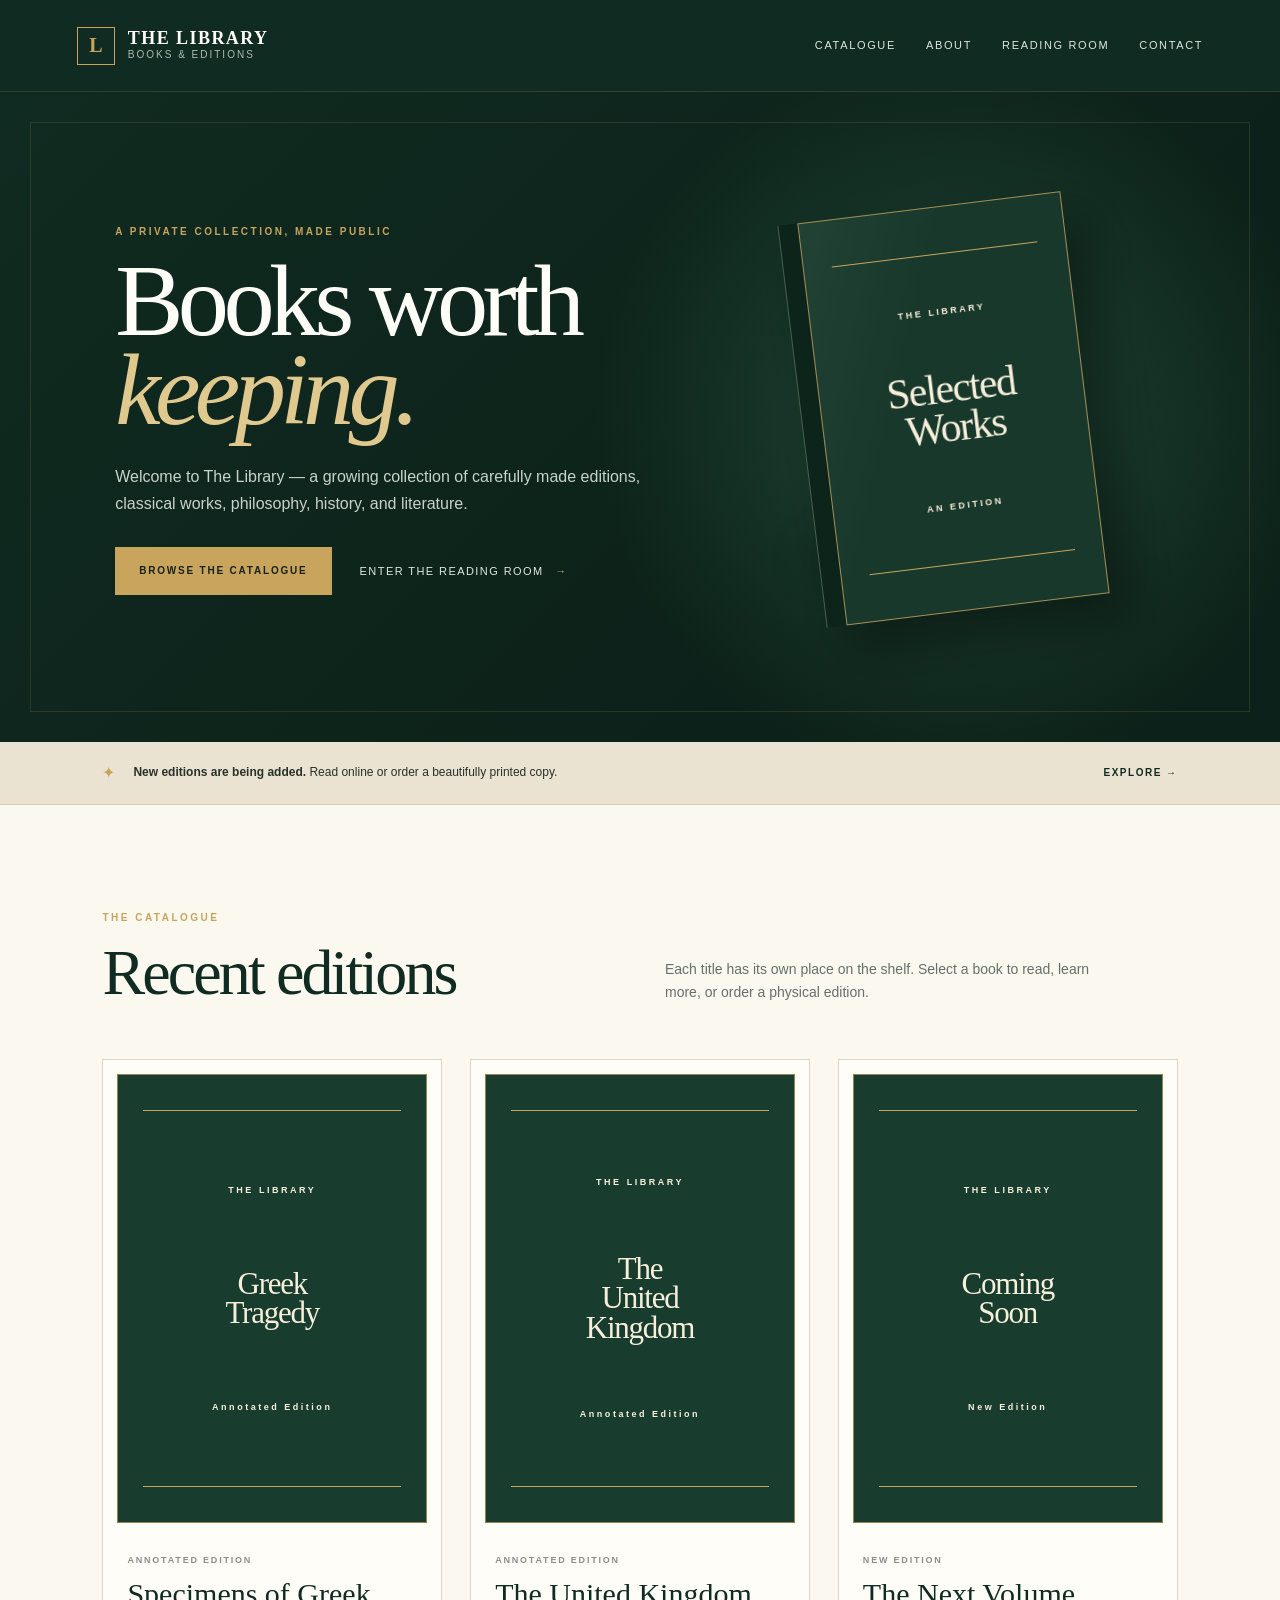
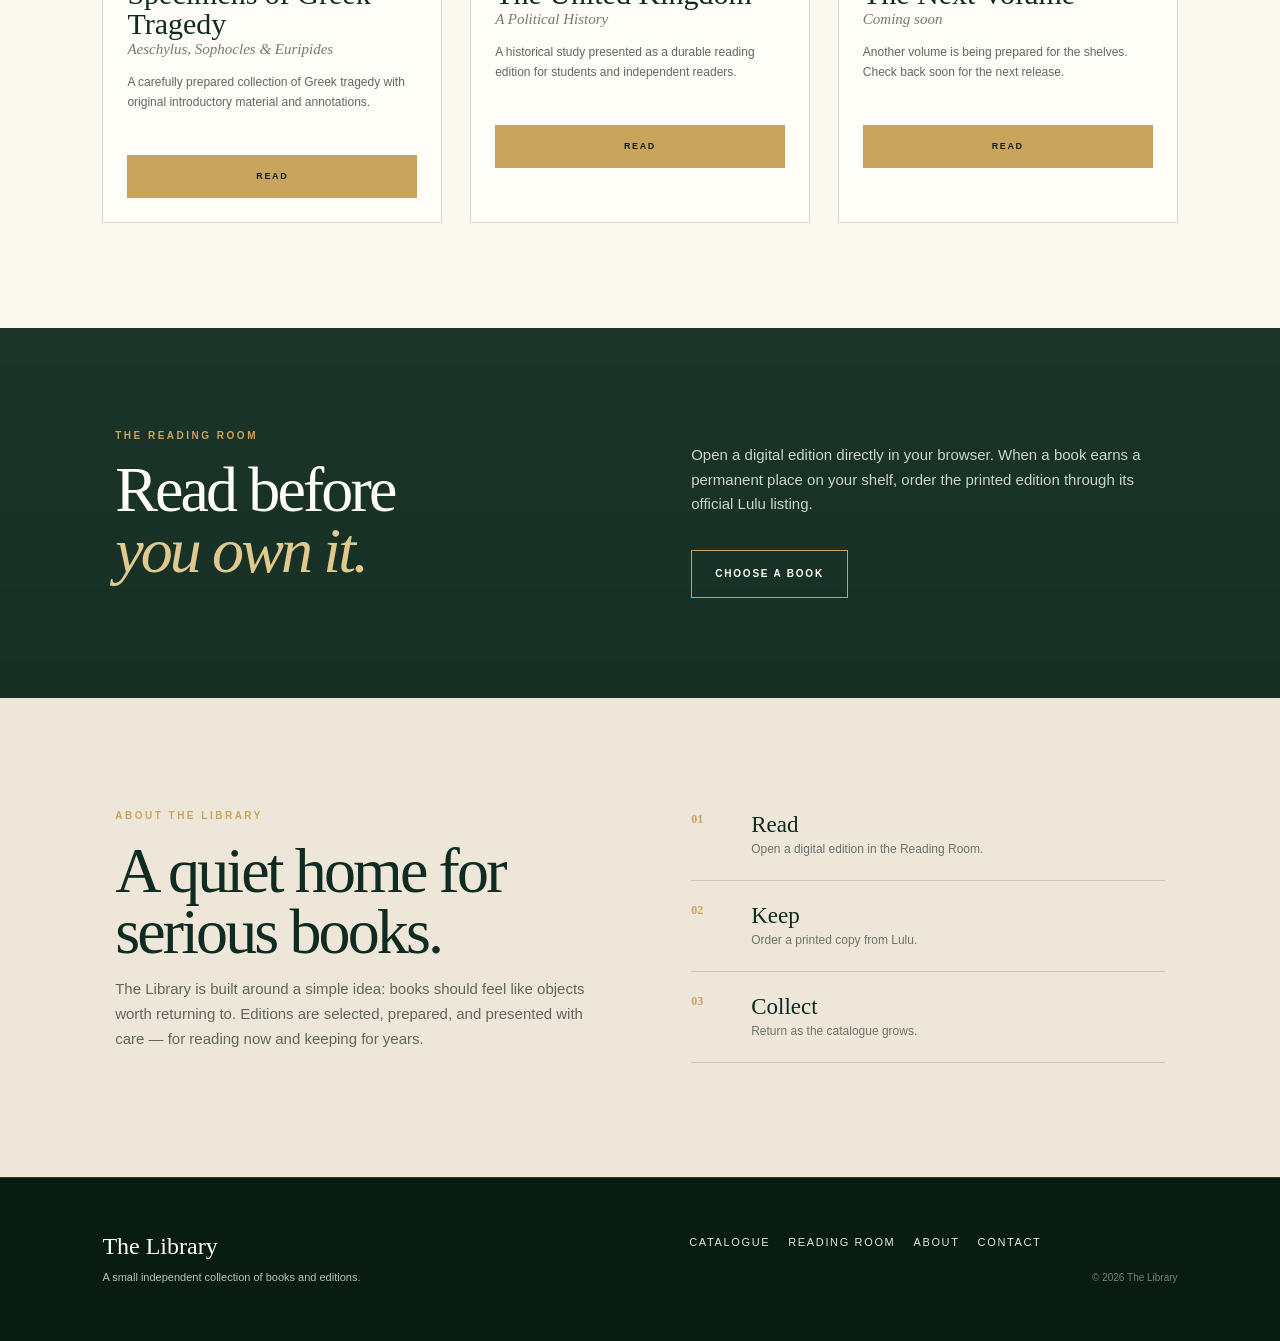
==== index.html @ 31a428d0 "Add files via upload" ====
<!doctype html>
<html lang="en">
<head>
  <meta charset="utf-8">
  <meta name="viewport" content="width=device-width, initial-scale=1">
  <meta name="description" content="The Library — a quiet collection of books, editions, and reading.">
  <title>The Library | Books & Editions</title>
  <link rel="stylesheet" href="styles.css">
</head>
<body>
  <div class="ornament ornament-top" aria-hidden="true">✦</div>

  <header class="site-header">
    <a class="brand" href="#" aria-label="The Library home">
      <span class="brand-mark">L</span>
      <span>
        <strong>The Library</strong>
        <small>Books & Editions</small>
      </span>
    </a>

    <nav class="nav" aria-label="Main navigation">
      <a href="#catalogue">Catalogue</a>
      <a href="#about">About</a>
      <a href="#reading-room">Reading Room</a>
      <a href="#contact">Contact</a>
    </nav>

    <button class="menu-button" id="menuButton" aria-label="Open menu" aria-expanded="false">☰</button>
  </header>

  <main>
    <section class="hero">
      <div class="hero-copy">
        <p class="eyebrow">A private collection, made public</p>
        <h1>Books worth<br><em>keeping.</em></h1>
        <p class="hero-text">
          Welcome to The Library — a growing collection of carefully made editions,
          classical works, philosophy, history, and literature.
        </p>
        <div class="hero-actions">
          <a class="button button-gold" href="#catalogue">Browse the catalogue</a>
          <a class="text-link" href="#reading-room">Enter the Reading Room <span>→</span></a>
        </div>
      </div>

      <div class="hero-book" aria-hidden="true">
        <div class="book-shadow"></div>
        <div class="book">
          <div class="book-spine"></div>
          <div class="book-cover">
            <span class="cover-rule"></span>
            <span class="cover-small">THE LIBRARY</span>
            <span class="cover-title">Selected<br>Works</span>
            <span class="cover-small">AN EDITION</span>
            <span class="cover-rule"></span>
          </div>
        </div>
      </div>
    </section>

    <section class="notice">
      <span class="notice-icon">✦</span>
      <p><strong>New editions are being added.</strong> Read online or order a beautifully printed copy.</p>
      <a href="#catalogue">Explore →</a>
    </section>

    <section id="catalogue" class="section catalogue">
      <div class="section-heading">
        <div>
          <p class="eyebrow">The Catalogue</p>
          <h2>Recent editions</h2>
        </div>
        <p class="section-intro">Each title has its own place on the shelf. Select a book to read, learn more, or order a physical edition.</p>
      </div>

      <div class="book-grid" id="bookGrid"></div>
    </section>

    <section id="reading-room" class="reading-room">
      <div>
        <p class="eyebrow">The Reading Room</p>
        <h2>Read before<br><em>you own it.</em></h2>
      </div>
      <div class="reading-copy">
        <p>
          Open a digital edition directly in your browser. When a book earns a
          permanent place on your shelf, order the printed edition through its
          official Lulu listing.
        </p>
        <a class="button button-outline" href="#catalogue">Choose a book</a>
      </div>
    </section>

    <section id="about" class="about-section">
      <div class="about-card">
        <p class="eyebrow">About The Library</p>
        <h2>A quiet home for serious books.</h2>
        <p>
          The Library is built around a simple idea: books should feel like
          objects worth returning to. Editions are selected, prepared, and
          presented with care — for reading now and keeping for years.
        </p>
      </div>
      <div class="about-detail">
        <div><span>01</span><strong>Read</strong><p>Open a digital edition in the Reading Room.</p></div>
        <div><span>02</span><strong>Keep</strong><p>Order a printed copy from Lulu.</p></div>
        <div><span>03</span><strong>Collect</strong><p>Return as the catalogue grows.</p></div>
      </div>
    </section>
  </main>

  <footer id="contact" class="footer">
    <div>
      <span class="footer-brand">The Library</span>
      <p>A small independent collection of books and editions.</p>
    </div>
    <div class="footer-links">
      <a href="#catalogue">Catalogue</a>
      <a href="#reading-room">Reading Room</a>
      <a href="#about">About</a>
      <a href="mailto:hello@example.com">Contact</a>
    </div>
    <div class="copyright">© <span id="year"></span> The Library</div>
  </footer>

  <div class="modal" id="bookModal" aria-hidden="true">
    <div class="modal-backdrop" data-close-modal></div>
    <div class="modal-panel" role="dialog" aria-modal="true" aria-labelledby="modalTitle">
      <button class="modal-close" data-close-modal aria-label="Close">×</button>
      <div class="modal-cover" id="modalCover"></div>
      <div class="modal-content">
        <p class="eyebrow" id="modalMeta"></p>
        <h2 id="modalTitle"></h2>
        <p class="modal-author" id="modalAuthor"></p>
        <p id="modalDescription"></p>
        <div class="modal-actions">
          <a class="button button-gold" id="readButton" href="#" target="_blank" rel="noopener">Read online</a>
          <a class="button button-outline" id="buyButton" href="#" target="_blank" rel="noopener">Order through Lulu</a>
        </div>
        <p class="small-note">The printed edition is fulfilled by Lulu.</p>
      </div>
    </div>
  </div>

  <script src="app.js"></script>
</body>
</html>
---- styles.css ----
:root {
  --forest: #102b21;
  --forest-2: #183d2e;
  --forest-3: #244b3a;
  --ink: #101310;
  --cream: #f4efe3;
  --paper: #fbf8f0;
  --muted: #a9b4aa;
  --gold: #c8a45d;
  --gold-soft: #e0c98e;
  --line: rgba(200, 164, 93, .32);
  --white: #fffdf8;
  --serif: Georgia, "Times New Roman", serif;
  --sans: -apple-system, BlinkMacSystemFont, "Segoe UI", Helvetica, Arial, sans-serif;
}

* { box-sizing: border-box; }
html { scroll-behavior: smooth; }
body {
  margin: 0;
  background: var(--paper);
  color: var(--ink);
  font-family: var(--sans);
  line-height: 1.65;
}
a { color: inherit; text-decoration: none; }
button { font: inherit; }
.ornament {
  position: absolute;
  left: 50%;
  transform: translateX(-50%);
  color: var(--gold);
  opacity: .65;
  letter-spacing: .8em;
  z-index: 2;
}
.ornament-top { top: 18px; }

.site-header {
  position: relative;
  z-index: 10;
  display: flex;
  align-items: center;
  justify-content: space-between;
  gap: 30px;
  min-height: 92px;
  padding: 25px 6vw;
  background: var(--forest);
  color: var(--white);
  border-bottom: 1px solid rgba(200,164,93,.18);
}
.brand { display: flex; align-items: center; gap: 13px; }
.brand-mark {
  display: grid; place-items: center;
  width: 38px; height: 38px;
  border: 1px solid var(--gold);
  color: var(--gold);
  font: 700 20px var(--serif);
}
.brand strong {
  display: block;
  font: 600 18px var(--serif);
  letter-spacing: .08em;
  text-transform: uppercase;
}
.brand small {
  display: block;
  margin-top: -2px;
  color: #aebdb2;
  font-size: 10px;
  letter-spacing: .2em;
  text-transform: uppercase;
}
.nav { display: flex; gap: 30px; }
.nav a, .footer-links a {
  color: #dfe6df;
  font-size: 11px;
  letter-spacing: .15em;
  text-transform: uppercase;
  transition: color .2s ease;
}
.nav a:hover, .footer-links a:hover { color: var(--gold-soft); }
.menu-button { display: none; border: 0; background: transparent; color: var(--white); font-size: 24px; }

.hero {
  min-height: 650px;
  display: grid;
  grid-template-columns: minmax(0, 1.1fr) minmax(320px, .9fr);
  align-items: center;
  gap: 5vw;
  padding: 85px 9vw 100px;
  color: var(--white);
  background:
    radial-gradient(circle at 75% 50%, rgba(45, 94, 70, .6), transparent 36%),
    linear-gradient(135deg, var(--forest), #0c2119 70%);
  position: relative;
  overflow: hidden;
}
.hero::before {
  content: "";
  position: absolute;
  inset: 30px;
  border: 1px solid rgba(200,164,93,.16);
  pointer-events: none;
}
.hero-copy { position: relative; z-index: 2; max-width: 680px; }
.eyebrow {
  margin: 0 0 16px;
  color: var(--gold);
  font-size: 10px;
  font-weight: 700;
  letter-spacing: .25em;
  text-transform: uppercase;
}
.hero h1 {
  margin: 0;
  font: 500 clamp(58px, 8vw, 112px)/.87 var(--serif);
  letter-spacing: -.055em;
}
.hero h1 em, h2 em { font-style: italic; color: var(--gold-soft); }
.hero-text {
  max-width: 570px;
  margin: 30px 0;
  color: #c9d2cb;
  font-size: 16px;
}
.hero-actions { display: flex; flex-wrap: wrap; align-items: center; gap: 28px; }
.button {
  display: inline-flex;
  align-items: center;
  justify-content: center;
  min-height: 48px;
  padding: 0 23px;
  border: 1px solid var(--gold);
  font-size: 10px;
  font-weight: 700;
  letter-spacing: .18em;
  text-transform: uppercase;
  transition: transform .2s, background .2s, color .2s;
}
.button:hover { transform: translateY(-2px); }
.button-gold { background: var(--gold); color: #182118; }
.button-gold:hover { background: var(--gold-soft); }
.button-outline { color: var(--forest); border-color: var(--forest); background: transparent; }
.button-outline:hover { background: var(--forest); color: var(--white); }
.hero .button-outline { color: var(--white); border-color: rgba(255,255,255,.45); }
.hero .button-outline:hover { background: var(--white); color: var(--forest); }
.text-link { color: #e1e6e1; font-size: 11px; letter-spacing: .13em; text-transform: uppercase; }
.text-link span { color: var(--gold); padding-left: 7px; }

.hero-book { position: relative; min-height: 430px; display: grid; place-items: center; }
.book-shadow {
  position: absolute; width: 270px; height: 32px; bottom: 50px;
  border-radius: 50%; background: rgba(0,0,0,.45); filter: blur(20px);
}
.book {
  width: 285px; height: 405px; position: relative;
  transform: rotate(-7deg);
  filter: drop-shadow(22px 28px 24px rgba(0,0,0,.35));
}
.book-cover {
  position: absolute; inset: 0 0 0 20px;
  display: flex; flex-direction: column; align-items: center; justify-content: space-between;
  padding: 46px 28px;
  text-align: center;
  color: #f7efdc;
  background:
    linear-gradient(110deg, rgba(255,255,255,.05), transparent 35%),
    #17382b;
  border: 1px solid rgba(200,164,93,.8);
}
.book-spine {
  position: absolute; left: 0; top: 0; bottom: 0; width: 22px;
  background: #0c241a;
  border-left: 1px solid #45604e;
  border-right: 1px solid rgba(200,164,93,.45);
}
.cover-rule { width: 100%; border-top: 1px solid var(--gold); }
.cover-small { font: 600 9px var(--sans); letter-spacing: .28em; }
.cover-title { font: 500 42px/.95 var(--serif); letter-spacing: -.04em; }

.notice {
  display: flex; align-items: center; gap: 18px;
  padding: 18px 8vw;
  background: #ebe3d1;
  border-bottom: 1px solid #d7ccb6;
  color: #273129;
}
.notice-icon { color: var(--gold); }
.notice p { margin: 0; flex: 1; font-size: 12px; }
.notice a {
  font-size: 10px; font-weight: 700; letter-spacing: .15em;
  text-transform: uppercase; color: var(--forest);
}

.section { padding: 105px 8vw; }
.section-heading {
  display: grid; grid-template-columns: 1fr 1fr; gap: 50px;
  align-items: end; margin-bottom: 55px;
}
h2 { margin: 0; font: 500 clamp(40px, 5vw, 67px)/.95 var(--serif); letter-spacing: -.045em; color: var(--forest); }
.section-intro { max-width: 450px; margin: 0; color: #667069; font-size: 14px; }

.book-grid { display: grid; grid-template-columns: repeat(3, 1fr); gap: 28px; }
.book-card {
  min-width: 0;
  background: var(--white);
  border: 1px solid #ddd6c8;
  padding: 14px;
  transition: transform .25s, box-shadow .25s;
}
.book-card:hover { transform: translateY(-6px); box-shadow: 0 18px 45px rgba(18, 40, 28, .12); }
.card-cover {
  aspect-ratio: .69;
  display: flex; flex-direction: column; align-items: center; justify-content: space-between;
  padding: 35px 25px;
  text-align: center;
  color: #f7efdc;
  background: var(--forest-2);
  border: 1px solid rgba(200,164,93,.7);
}
.card-cover .cover-title { font-size: 31px; }
.card-body { padding: 22px 10px 10px; }
.card-type { color: #8b8f89; font-size: 9px; font-weight: 700; letter-spacing: .2em; text-transform: uppercase; }
.card-title { margin: 8px 0 2px; color: var(--forest); font: 500 30px/1 var(--serif); }
.card-author { color: #747a74; font: italic 15px var(--serif); }
.card-description { min-height: 62px; margin: 15px 0 20px; color: #606861; font-size: 12px; }
.card-actions { display: flex; gap: 8px; }
.card-actions .button { flex: 1; min-height: 43px; padding: 0 9px; font-size: 9px; }

.reading-room {
  display: grid; grid-template-columns: 1fr 1fr; gap: 8vw;
  padding: 100px 9vw;
  color: var(--white);
  background:
    linear-gradient(rgba(13,39,29,.94), rgba(13,39,29,.96)),
    repeating-linear-gradient(90deg, transparent 0 60px, rgba(200,164,93,.04) 61px 62px);
}
.reading-room h2 { color: var(--white); }
.reading-copy { align-self: center; max-width: 510px; color: #cbd4cd; font-size: 15px; }
.reading-copy .button { margin-top: 18px; color: var(--white); border-color: var(--gold); }

.about-section {
  display: grid; grid-template-columns: 1fr 1fr; gap: 8vw;
  padding: 110px 9vw;
  background: #eee7d9;
}
.about-card { max-width: 590px; }
.about-card p:not(.eyebrow) { color: #5f665f; font-size: 15px; }
.about-detail { display: grid; gap: 22px; align-content: center; }
.about-detail > div {
  display: grid; grid-template-columns: 45px 1fr; column-gap: 15px;
  padding-bottom: 20px; border-bottom: 1px solid #d1c7b5;
}
.about-detail span { color: var(--gold); font: 600 12px var(--serif); }
.about-detail strong { color: var(--forest); font: 500 23px var(--serif); }
.about-detail p { grid-column: 2; margin: 2px 0 0; color: #6d736d; font-size: 12px; }

.footer {
  display: grid; grid-template-columns: 1.5fr 1fr auto; gap: 35px;
  padding: 55px 8vw; color: #b7c0b9; background: #091c14;
  border-top: 1px solid rgba(200,164,93,.22);
}
.footer-brand { color: var(--white); font: 500 24px var(--serif); }
.footer p { margin: 6px 0 0; font-size: 11px; }
.footer-links { display: flex; flex-wrap: wrap; gap: 18px; align-content: start; }
.copyright { align-self: end; color: #738179; font-size: 10px; white-space: nowrap; }

.modal { display: none; position: fixed; inset: 0; z-index: 100; }
.modal.open { display: grid; place-items: center; padding: 30px; }
.modal-backdrop { position: absolute; inset: 0; background: rgba(4,14,9,.82); backdrop-filter: blur(4px); }
.modal-panel {
  position: relative; z-index: 2; width: min(900px, 100%);
  display: grid; grid-template-columns: 300px 1fr; gap: 40px;
  padding: 38px; background: var(--paper);
  box-shadow: 0 30px 90px rgba(0,0,0,.35);
}
.modal-close {
  position: absolute; top: 12px; right: 15px; z-index: 3;
  width: 35px; height: 35px; border: 0; background: transparent;
  color: var(--forest); font-size: 30px; cursor: pointer;
}
.modal-cover {
  min-height: 410px; display: flex; align-items: stretch;
}
.modal-cover .card-cover { width: 100%; }
.modal-content { align-self: center; }
.modal-content h2 { font-size: 52px; }
.modal-author { margin: 5px 0 20px; color: #777c76; font: italic 17px var(--serif); }
.modal-content > p:not(.eyebrow):not(.modal-author):not(.small-note) { color: #5e655e; font-size: 14px; }
.modal-actions { display: flex; flex-wrap: wrap; gap: 10px; margin-top: 28px; }
.small-note { color: #929790; font-size: 10px; }

@media (max-width: 900px) {
  .nav { display: none; }
  .menu-button { display: block; }
  .nav.mobile-open {
    display: flex; position: absolute; left: 0; right: 0; top: 92px;
    padding: 20px 6vw; background: var(--forest); flex-direction: column;
  }
  .hero { grid-template-columns: 1fr; padding-top: 70px; }
  .hero-book { min-height: 350px; }
  .section-heading, .reading-room, .about-section { grid-template-columns: 1fr; }
  .book-grid { grid-template-columns: repeat(2, 1fr); }
  .footer { grid-template-columns: 1fr; }
  .copyright { align-self: auto; }
}
@media (max-width: 620px) {
  .site-header { padding: 20px 5vw; }
  .hero { padding: 65px 6vw 80px; }
  .hero::before { inset: 18px; }
  .hero h1 { font-size: 62px; }
  .hero-book { transform: scale(.82); margin: -20px 0; }
  .notice { align-items: flex-start; flex-wrap: wrap; padding: 16px 6vw; }
  .notice p { flex-basis: calc(100% - 40px); }
  .notice a { margin-left: 38px; }
  .section, .reading-room, .about-section { padding: 75px 6vw; }
  .book-grid { grid-template-columns: 1fr; }
  .section-heading { margin-bottom: 35px; }
  .modal.open { padding: 12px; }
  .modal-panel { grid-template-columns: 1fr; padding: 28px; max-height: 92vh; overflow: auto; }
  .modal-cover { min-height: 310px; }
  .modal-content h2 { font-size: 42px; }
}


/* Individual book page */
.book-page {
  min-height: 100vh;
  background: var(--paper);
}

.book-choice {
  min-height: calc(100vh - 180px);
  padding: 70px 9vw 105px;
}

.back-link {
  display: inline-block;
  margin-bottom: 55px;
  color: #687068;
  font-size: 10px;
  font-weight: 700;
  letter-spacing: .16em;
  text-transform: uppercase;
}
.back-link:hover { color: var(--forest); }

.book-choice-grid {
  max-width: 1100px;
  margin: 0 auto;
  display: grid;
  grid-template-columns: minmax(280px, 390px) minmax(0, 1fr);
  gap: 8vw;
  align-items: center;
}

.large-book-cover {
  max-width: 380px;
  margin: 0 auto;
  width: 100%;
}
.large-book-cover .card-cover {
  aspect-ratio: .69;
  padding: 50px 35px;
  box-shadow: 18px 25px 50px rgba(18, 40, 28, .17);
}
.large-book-cover .cover-title {
  font-size: clamp(38px, 5vw, 58px);
}

.book-choice-content h1 {
  margin: 0;
  color: var(--forest);
  font: 500 clamp(46px, 6vw, 78px)/.92 var(--serif);
  letter-spacing: -.05em;
}
.book-choice-author {
  margin: 10px 0 25px;
  color: #777d76;
  font: italic 19px var(--serif);
}
.book-choice-description {
  max-width: 560px;
  color: #5f665f;
  font-size: 15px;
  line-height: 1.8;
}

.choice-box {
  max-width: 620px;
  margin-top: 35px;
  padding: 25px;
  background: #eee7d9;
  border: 1px solid #d8cebc;
}
.choice-label {
  margin: 0 0 13px;
  color: #7a8079;
  font-size: 9px;
  font-weight: 700;
  letter-spacing: .2em;
  text-transform: uppercase;
}
.choice-option {
  display: grid;
  grid-template-columns: 42px 1fr 25px;
  gap: 13px;
  align-items: center;
  padding: 19px 10px;
  color: var(--forest);
  border-top: 1px solid #d1c6b3;
  transition: padding .2s, background .2s;
}
.choice-option:hover {
  padding-left: 17px;
  background: rgba(255,255,255,.38);
}
.choice-icon {
  display: grid;
  place-items: center;
  width: 35px;
  height: 35px;
  border: 1px solid var(--gold);
  color: var(--gold);
  font-size: 16px;
}
.choice-option strong {
  display: block;
  font: 600 19px var(--serif);
}
.choice-option small {
  display: block;
  margin-top: 2px;
  color: #777d76;
  font-size: 10px;
}
.choice-arrow {
  color: var(--gold);
  font-size: 18px;
}
.book-note {
  margin-top: 20px;
  color: #929790;
  font-size: 10px;
  font-style: italic;
}

.book-not-found {
  max-width: 800px;
  min-height: 600px;
  margin: auto;
  padding: 130px 8vw;
}
.book-not-found h1 {
  margin: 0;
  color: var(--forest);
  font: 500 64px/.95 var(--serif);
}
.book-not-found p:not(.eyebrow) {
  color: #6a716a;
  margin-bottom: 30px;
}

@media (max-width: 800px) {
  .book-choice { padding: 50px 6vw 80px; }
  .book-choice-grid {
    grid-template-columns: 1fr;
    gap: 50px;
  }
  .large-book-cover { max-width: 300px; }
  .book-choice-content h1 { font-size: 54px; }
}
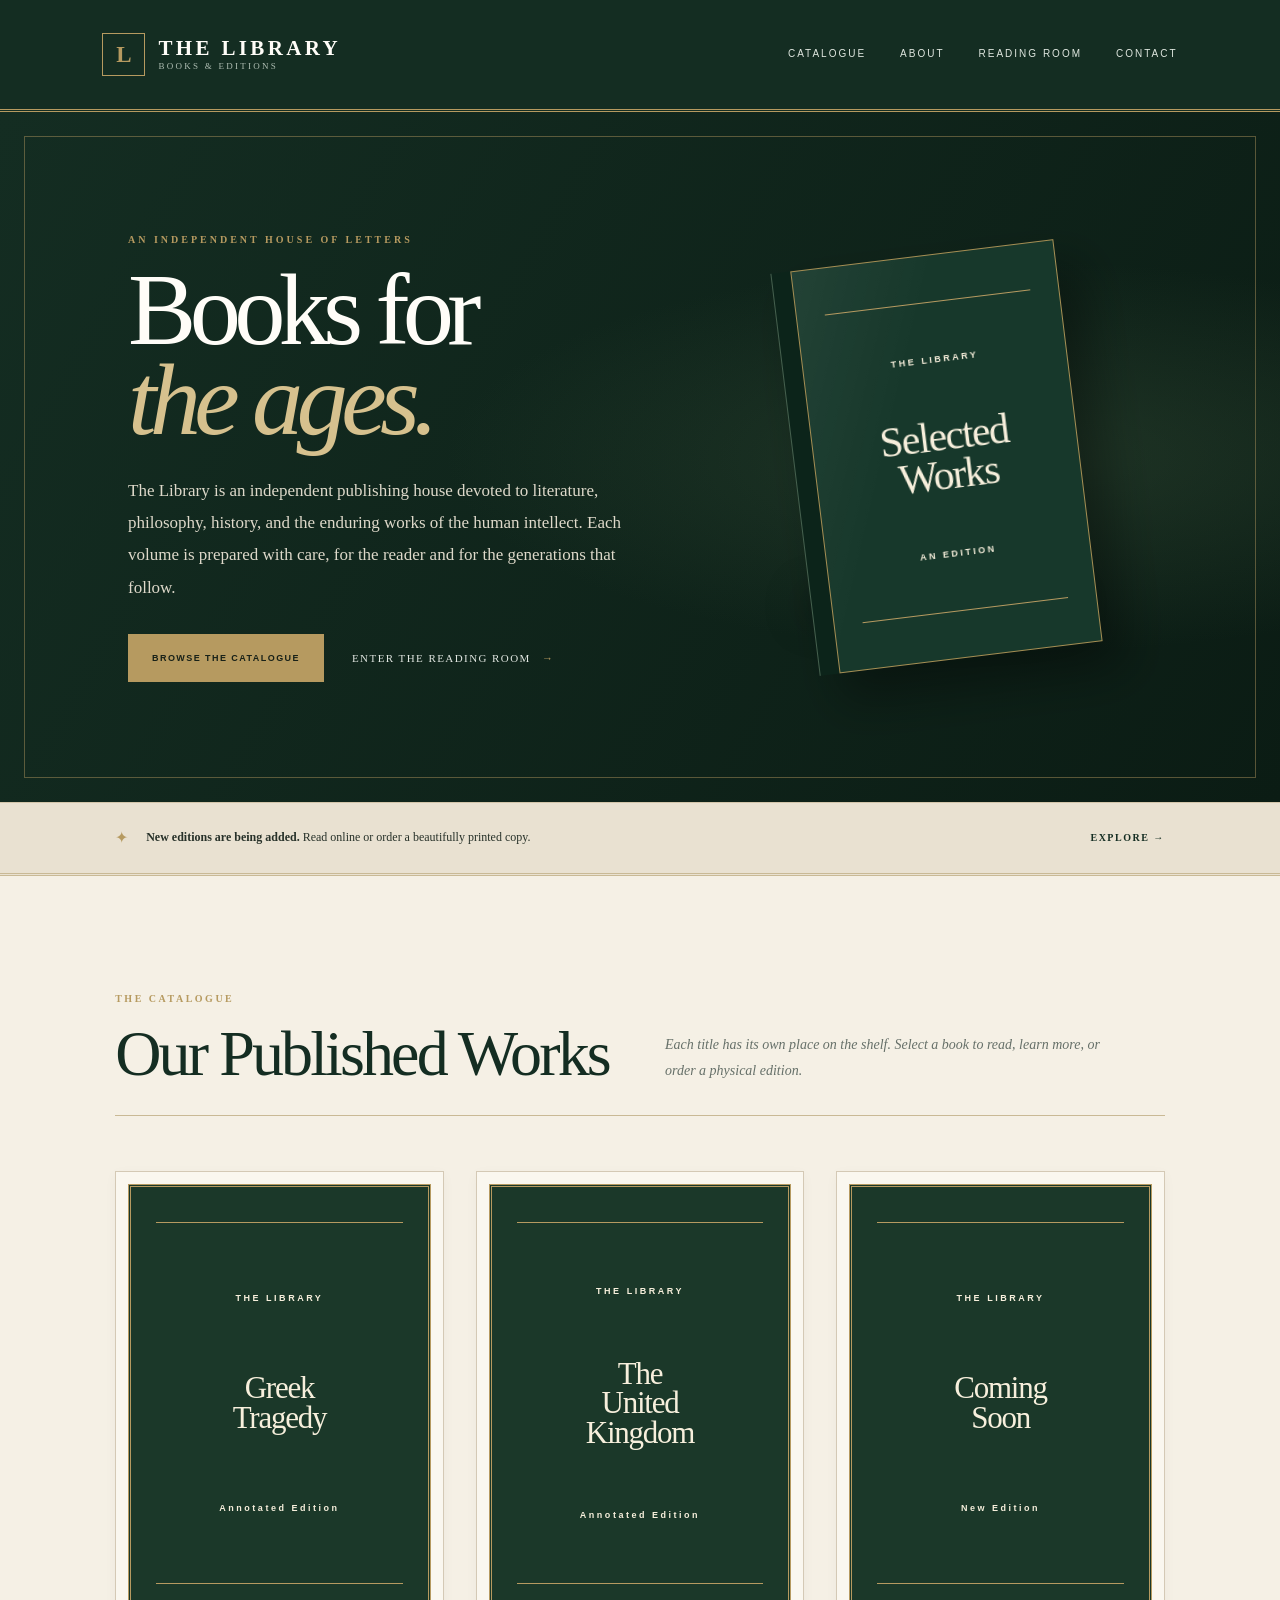
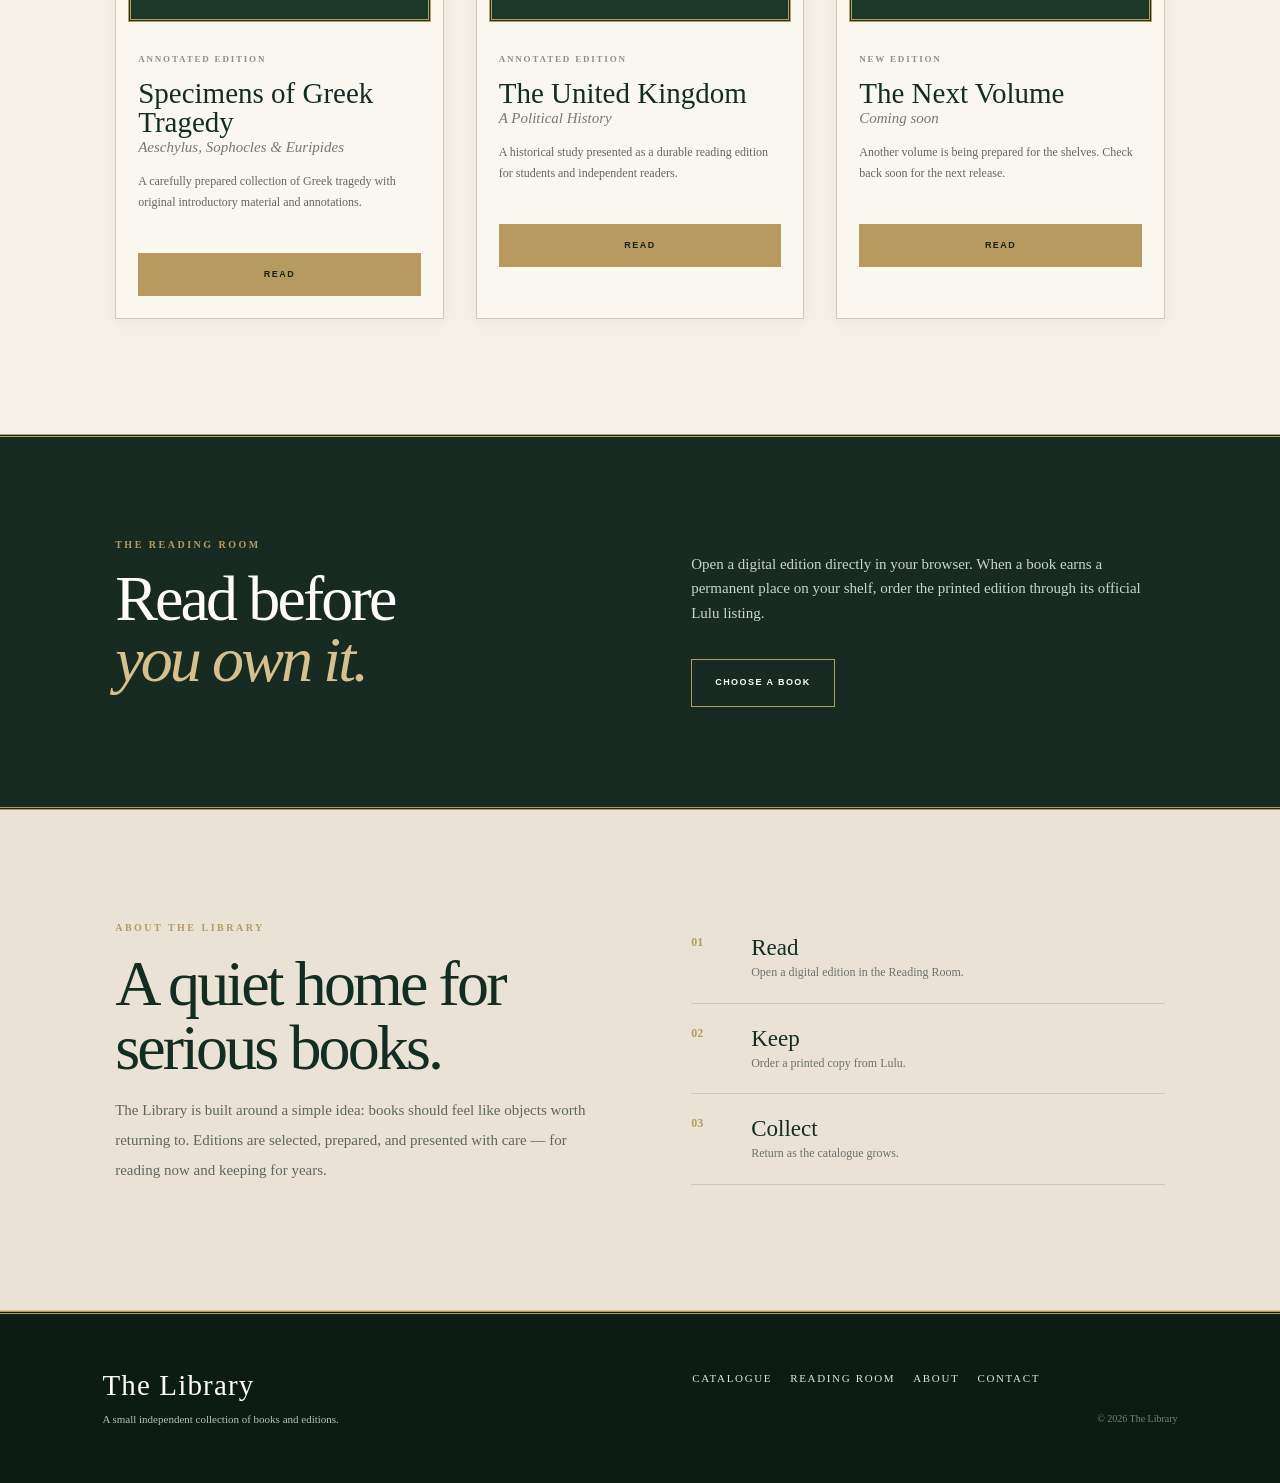
==== commit 7f1256a6: "Update index.html" ====
--- a/index.html
+++ b/index.html
@@ -32,12 +32,14 @@
   <main>
     <section class="hero">
       <div class="hero-copy">
-        <p class="eyebrow">A private collection, made public</p>
-        <h1>Books worth<br><em>keeping.</em></h1>
-        <p class="hero-text">
-          Welcome to The Library — a growing collection of carefully made editions,
-          classical works, philosophy, history, and literature.
-        </p>
+        <p class="eyebrow">An Independent House of Letters</p>
+<h1>Books for<br><em>the ages.</em></h1>
+      <p class="hero-text">
+  The Library is an independent publishing house devoted to
+  literature, philosophy, history, and the enduring works
+  of the human intellect. Each volume is prepared with care,
+  for the reader and for the generations that follow. 
+      </p>       
         <div class="hero-actions">
           <a class="button button-gold" href="#catalogue">Browse the catalogue</a>
           <a class="text-link" href="#reading-room">Enter the Reading Room <span>→</span></a>
@@ -69,7 +71,7 @@
       <div class="section-heading">
         <div>
           <p class="eyebrow">The Catalogue</p>
-          <h2>Recent editions</h2>
+        <h2>Our Published Works</h2>        
         </div>
         <p class="section-intro">Each title has its own place on the shelf. Select a book to read, learn more, or order a physical edition.</p>
       </div>
--- a/styles.css
+++ b/styles.css
@@ -471,3 +471,239 @@
   .large-book-cover { max-width: 300px; }
   .book-choice-content h1 { font-size: 54px; }
 }
+
+/* =========================================
+   THE LIBRARY — ENGLISH PUBLISHING HOUSE
+   ========================================= */
+
+:root {
+  --forest: #142d22;
+  --forest-2: #1b3b2c;
+  --forest-3: #294b38;
+  --gold: #b69a60;
+  --gold-soft: #d6c18e;
+  --paper: #f5f0e5;
+  --cream: #eae2d2;
+  --ink: #211f19;
+}
+
+/* Traditional editorial appearance */
+body {
+  background: var(--paper);
+  color: var(--ink);
+  font-family: Georgia, "Times New Roman", serif;
+}
+
+/* Publisher's masthead */
+.site-header {
+  min-height: 112px;
+  padding: 25px 8vw;
+  background: var(--forest);
+  border-bottom: 3px double var(--gold);
+}
+
+.brand-mark {
+  width: 43px;
+  height: 43px;
+  border: 1px solid var(--gold);
+  font-family: Georgia, serif;
+  font-size: 23px;
+}
+
+.brand strong {
+  font-size: 21px;
+  letter-spacing: .16em;
+}
+
+.brand small {
+  letter-spacing: .25em;
+  font-size: 9px;
+}
+
+.nav {
+  gap: 34px;
+}
+
+.nav a {
+  font-family: Arial, sans-serif;
+  font-size: 10px;
+  letter-spacing: .2em;
+}
+
+/* Grand opening panel */
+.hero {
+  min-height: 690px;
+  padding: 100px 10vw;
+  background:
+    radial-gradient(ellipse at 80% 50%, rgba(65, 91, 64, .35), transparent 40%),
+    linear-gradient(120deg, #142d22, #0b1c14);
+}
+
+.hero::before {
+  inset: 24px;
+  border: 1px solid rgba(182, 154, 96, .45);
+}
+
+.hero h1 {
+  font-size: clamp(64px, 8vw, 116px);
+  letter-spacing: -.065em;
+  line-height: .88;
+}
+
+.hero .eyebrow {
+  letter-spacing: .3em;
+}
+
+.hero-text {
+  max-width: 500px;
+  font-family: Georgia, serif;
+  font-size: 17px;
+  line-height: 1.9;
+  color: #ded9ca;
+}
+
+.button {
+  font-family: Arial, sans-serif;
+  letter-spacing: .16em;
+  font-size: 9px;
+}
+
+.button-gold {
+  background: var(--gold);
+  border-color: var(--gold);
+}
+
+/* Old printed-paper announcement */
+.notice {
+  background: #e9e1d1;
+  border-top: 1px solid #d3c5aa;
+  border-bottom: 3px double #c9b995;
+  padding: 22px 9vw;
+}
+
+/* Catalogue */
+.section {
+  padding: 115px 9vw;
+}
+
+.section-heading {
+  padding-bottom: 30px;
+  border-bottom: 1px solid #c9b995;
+}
+
+.section-heading h2 {
+  font-size: clamp(45px, 5vw, 68px);
+}
+
+.section-intro {
+  font-family: Georgia, serif;
+  font-style: italic;
+  line-height: 1.9;
+}
+
+.book-grid {
+  gap: 32px;
+}
+
+.book-card {
+  padding: 12px;
+  background: #faf7ef;
+  border: 1px solid #d4c9b5;
+  box-shadow: 0 3px 12px rgba(35, 30, 18, .035);
+}
+
+.book-card:hover {
+  transform: translateY(-4px);
+  box-shadow: 0 15px 35px rgba(35, 30, 18, .12);
+}
+
+.card-cover {
+  background: #1b3829;
+  border: 3px double var(--gold);
+}
+
+.card-title {
+  font-size: 29px;
+}
+
+.card-author {
+  font-family: Georgia, serif;
+}
+
+.card-description {
+  font-family: Georgia, serif;
+  line-height: 1.8;
+}
+
+/* Reading room */
+.reading-room {
+  border-top: 3px double var(--gold);
+  border-bottom: 3px double var(--gold);
+  background:
+    linear-gradient(rgba(13, 35, 25, .96), rgba(13, 35, 25, .96)),
+    repeating-linear-gradient(
+      90deg,
+      transparent 0 60px,
+      rgba(200, 164, 93, .06) 61px 62px
+    );
+}
+
+.reading-room h2 {
+  font-size: clamp(48px, 5vw, 72px);
+}
+
+/* About the publisher */
+.about-section {
+  background: #eae3d5;
+  border-bottom: 1px solid #d2c5ae;
+}
+
+.about-card h2 {
+  line-height: 1;
+}
+
+.about-card p:not(.eyebrow) {
+  font-family: Georgia, serif;
+  line-height: 2;
+}
+
+/* Footer */
+.footer {
+  background: #0b1c14;
+  border-top: 3px double var(--gold);
+}
+
+.footer-brand {
+  font-size: 29px;
+  letter-spacing: .04em;
+}
+
+/* Individual book pages */
+.book-choice {
+  background: var(--paper);
+}
+
+.choice-box {
+  background: #eae3d5;
+  border: 1px solid #cdbf9f;
+}
+
+.choice-option strong {
+  font-size: 21px;
+}
+
+/* Mobile refinement */
+@media (max-width: 620px) {
+  .site-header {
+    min-height: 90px;
+  }
+
+  .hero {
+    min-height: auto;
+    padding: 75px 7vw;
+  }
+
+  .section {
+    padding: 75px 7vw;
+  }
+}
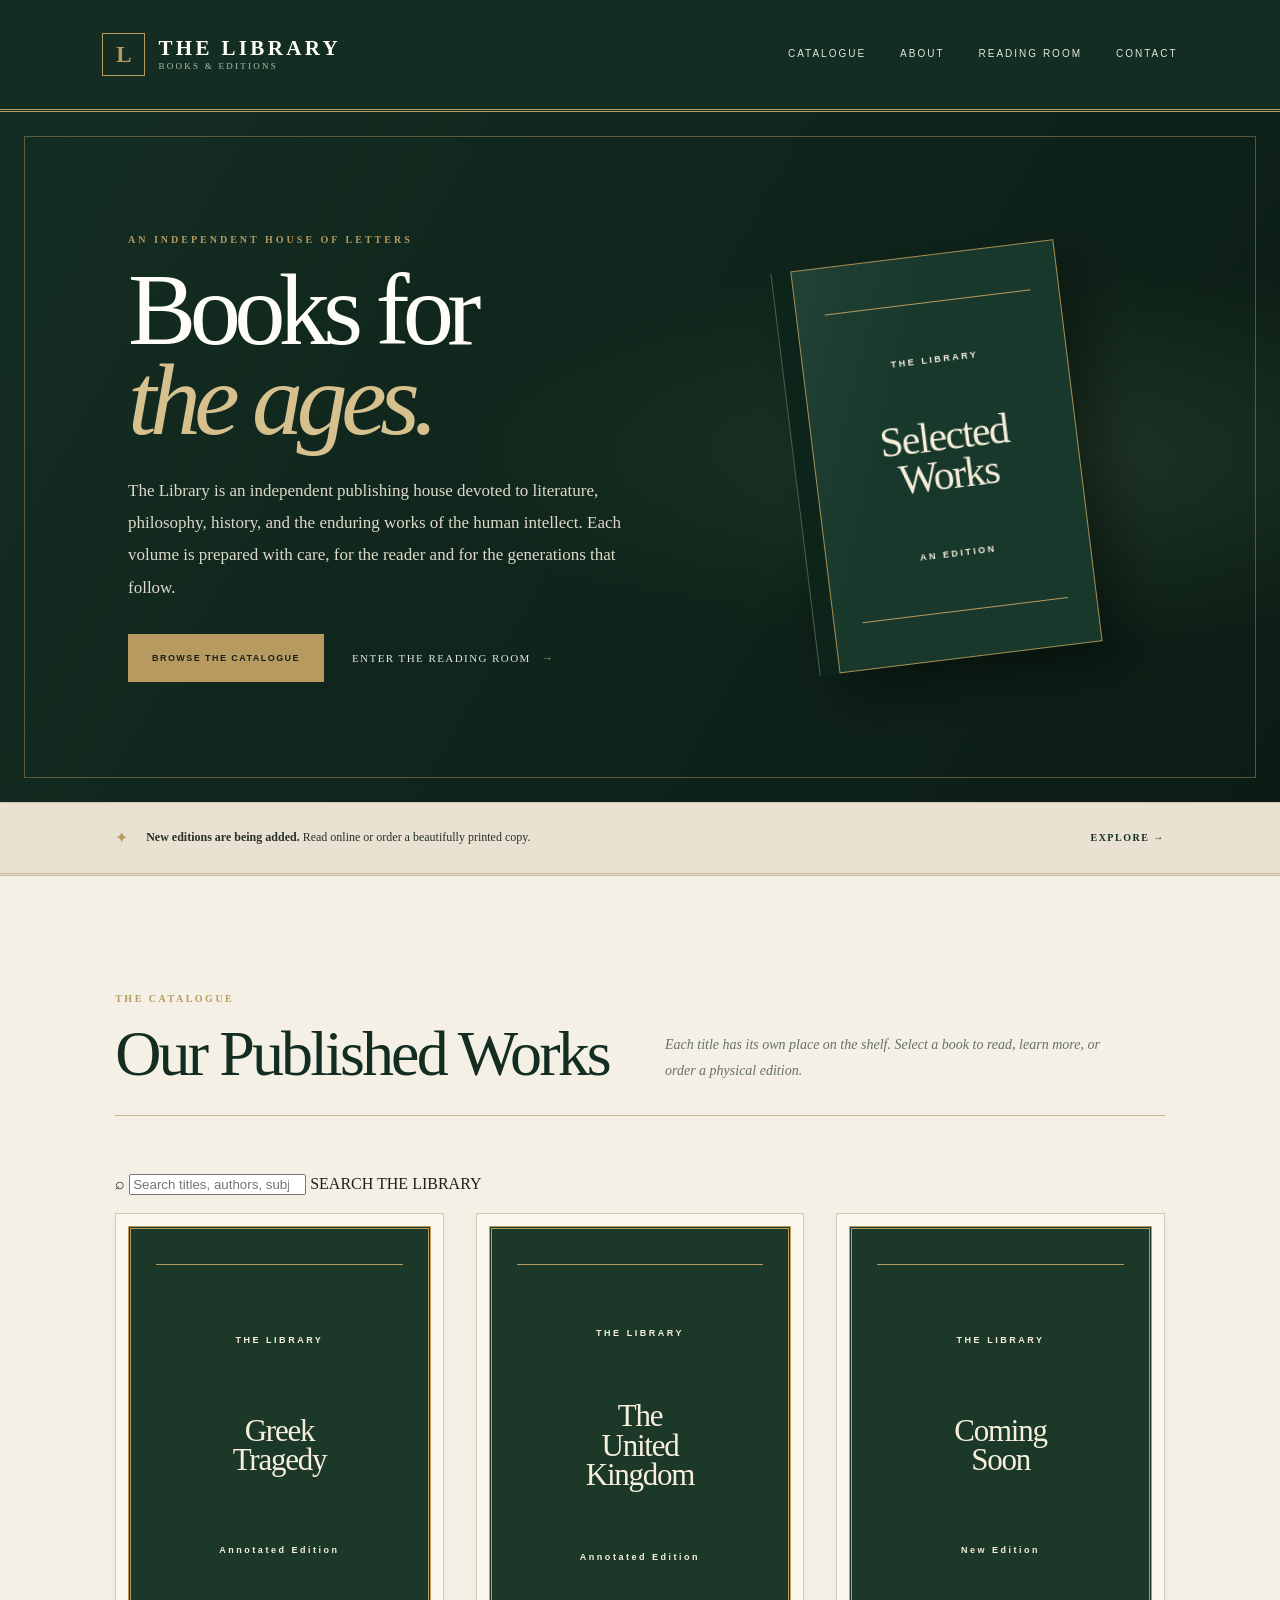
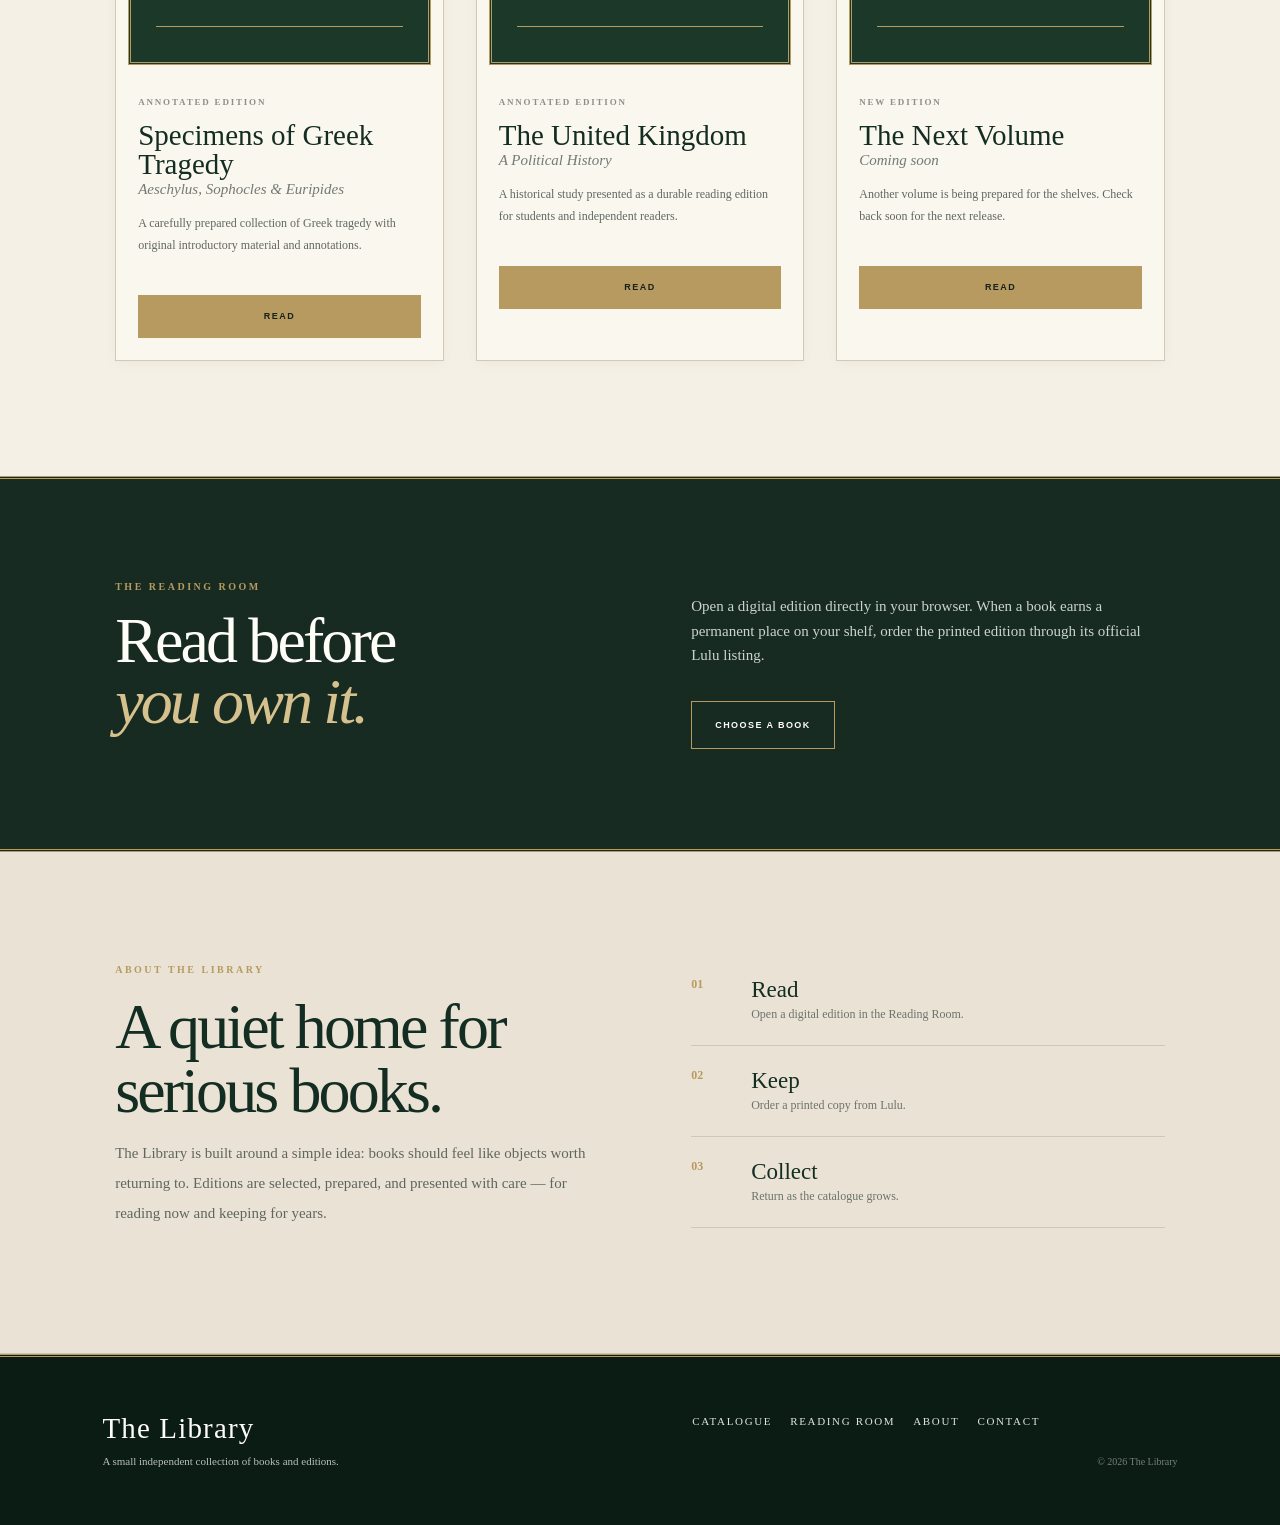
==== commit ae63702c: "Update index.html" ====
--- a/index.html
+++ b/index.html
@@ -1,3 +1,4 @@
+
 <!doctype html>
 <html lang="en">
 <head>
@@ -33,13 +34,15 @@
     <section class="hero">
       <div class="hero-copy">
         <p class="eyebrow">An Independent House of Letters</p>
-<h1>Books for<br><em>the ages.</em></h1>
-      <p class="hero-text">
-  The Library is an independent publishing house devoted to
-  literature, philosophy, history, and the enduring works
-  of the human intellect. Each volume is prepared with care,
-  for the reader and for the generations that follow. 
-      </p>       
+        <h1>Books for<br><em>the ages.</em></h1>
+
+        <p class="hero-text">
+          The Library is an independent publishing house devoted to
+          literature, philosophy, history, and the enduring works
+          of the human intellect. Each volume is prepared with care,
+          for the reader and for the generations that follow.
+        </p>
+
         <div class="hero-actions">
           <a class="button button-gold" href="#catalogue">Browse the catalogue</a>
           <a class="text-link" href="#reading-room">Enter the Reading Room <span>→</span></a>
@@ -68,15 +71,38 @@
     </section>
 
     <section id="catalogue" class="section catalogue">
+
       <div class="section-heading">
         <div>
           <p class="eyebrow">The Catalogue</p>
-        <h2>Our Published Works</h2>        
+          <h2>Our Published Works</h2>
         </div>
-        <p class="section-intro">Each title has its own place on the shelf. Select a book to read, learn more, or order a physical edition.</p>
+        <p class="section-intro">
+          Each title has its own place on the shelf. Select a book to
+          read, learn more, or order a physical edition.
+        </p>
       </div>
 
+      <!-- Catalogue Search -->
+      <div class="catalogue-search">
+        <span class="search-icon">⌕</span>
+
+        <input
+          type="search"
+          id="bookSearch"
+          placeholder="Search titles, authors, subjects..."
+          aria-label="Search the catalogue"
+          autocomplete="off"
+        >
+
+        <span class="search-label">SEARCH THE LIBRARY</span>
+      </div>
+
+      <p id="searchResults" class="search-results" aria-live="polite"></p>
+
+      <!-- Books appear here -->
       <div class="book-grid" id="bookGrid"></div>
+
     </section>
 
     <section id="reading-room" class="reading-room">
@@ -84,11 +110,12 @@
         <p class="eyebrow">The Reading Room</p>
         <h2>Read before<br><em>you own it.</em></h2>
       </div>
+
       <div class="reading-copy">
         <p>
-          Open a digital edition directly in your browser. When a book earns a
-          permanent place on your shelf, order the printed edition through its
-          official Lulu listing.
+          Open a digital edition directly in your browser. When a book
+          earns a permanent place on your shelf, order the printed
+          edition through its official Lulu listing.
         </p>
         <a class="button button-outline" href="#catalogue">Choose a book</a>
       </div>
@@ -99,15 +126,31 @@
         <p class="eyebrow">About The Library</p>
         <h2>A quiet home for serious books.</h2>
         <p>
-          The Library is built around a simple idea: books should feel like
-          objects worth returning to. Editions are selected, prepared, and
-          presented with care — for reading now and keeping for years.
+          The Library is built around a simple idea: books should feel
+          like objects worth returning to. Editions are selected,
+          prepared, and presented with care — for reading now and
+          keeping for years.
         </p>
       </div>
+
       <div class="about-detail">
-        <div><span>01</span><strong>Read</strong><p>Open a digital edition in the Reading Room.</p></div>
-        <div><span>02</span><strong>Keep</strong><p>Order a printed copy from Lulu.</p></div>
-        <div><span>03</span><strong>Collect</strong><p>Return as the catalogue grows.</p></div>
+        <div>
+          <span>01</span>
+          <strong>Read</strong>
+          <p>Open a digital edition in the Reading Room.</p>
+        </div>
+
+        <div>
+          <span>02</span>
+          <strong>Keep</strong>
+          <p>Order a printed copy from Lulu.</p>
+        </div>
+
+        <div>
+          <span>03</span>
+          <strong>Collect</strong>
+          <p>Return as the catalogue grows.</p>
+        </div>
       </div>
     </section>
   </main>
@@ -117,34 +160,20 @@
       <span class="footer-brand">The Library</span>
       <p>A small independent collection of books and editions.</p>
     </div>
+
     <div class="footer-links">
       <a href="#catalogue">Catalogue</a>
       <a href="#reading-room">Reading Room</a>
       <a href="#about">About</a>
       <a href="mailto:hello@example.com">Contact</a>
     </div>
-    <div class="copyright">© <span id="year"></span> The Library</div>
+
+    <div class="copyright">
+      © <span id="year"></span> The Library
+    </div>
   </footer>
-
-  <div class="modal" id="bookModal" aria-hidden="true">
-    <div class="modal-backdrop" data-close-modal></div>
-    <div class="modal-panel" role="dialog" aria-modal="true" aria-labelledby="modalTitle">
-      <button class="modal-close" data-close-modal aria-label="Close">×</button>
-      <div class="modal-cover" id="modalCover"></div>
-      <div class="modal-content">
-        <p class="eyebrow" id="modalMeta"></p>
-        <h2 id="modalTitle"></h2>
-        <p class="modal-author" id="modalAuthor"></p>
-        <p id="modalDescription"></p>
-        <div class="modal-actions">
-          <a class="button button-gold" id="readButton" href="#" target="_blank" rel="noopener">Read online</a>
-          <a class="button button-outline" id="buyButton" href="#" target="_blank" rel="noopener">Order through Lulu</a>
-        </div>
-        <p class="small-note">The printed edition is fulfilled by Lulu.</p>
-      </div>
-    </div>
-  </div>
 
   <script src="app.js"></script>
 </body>
 </html>
+
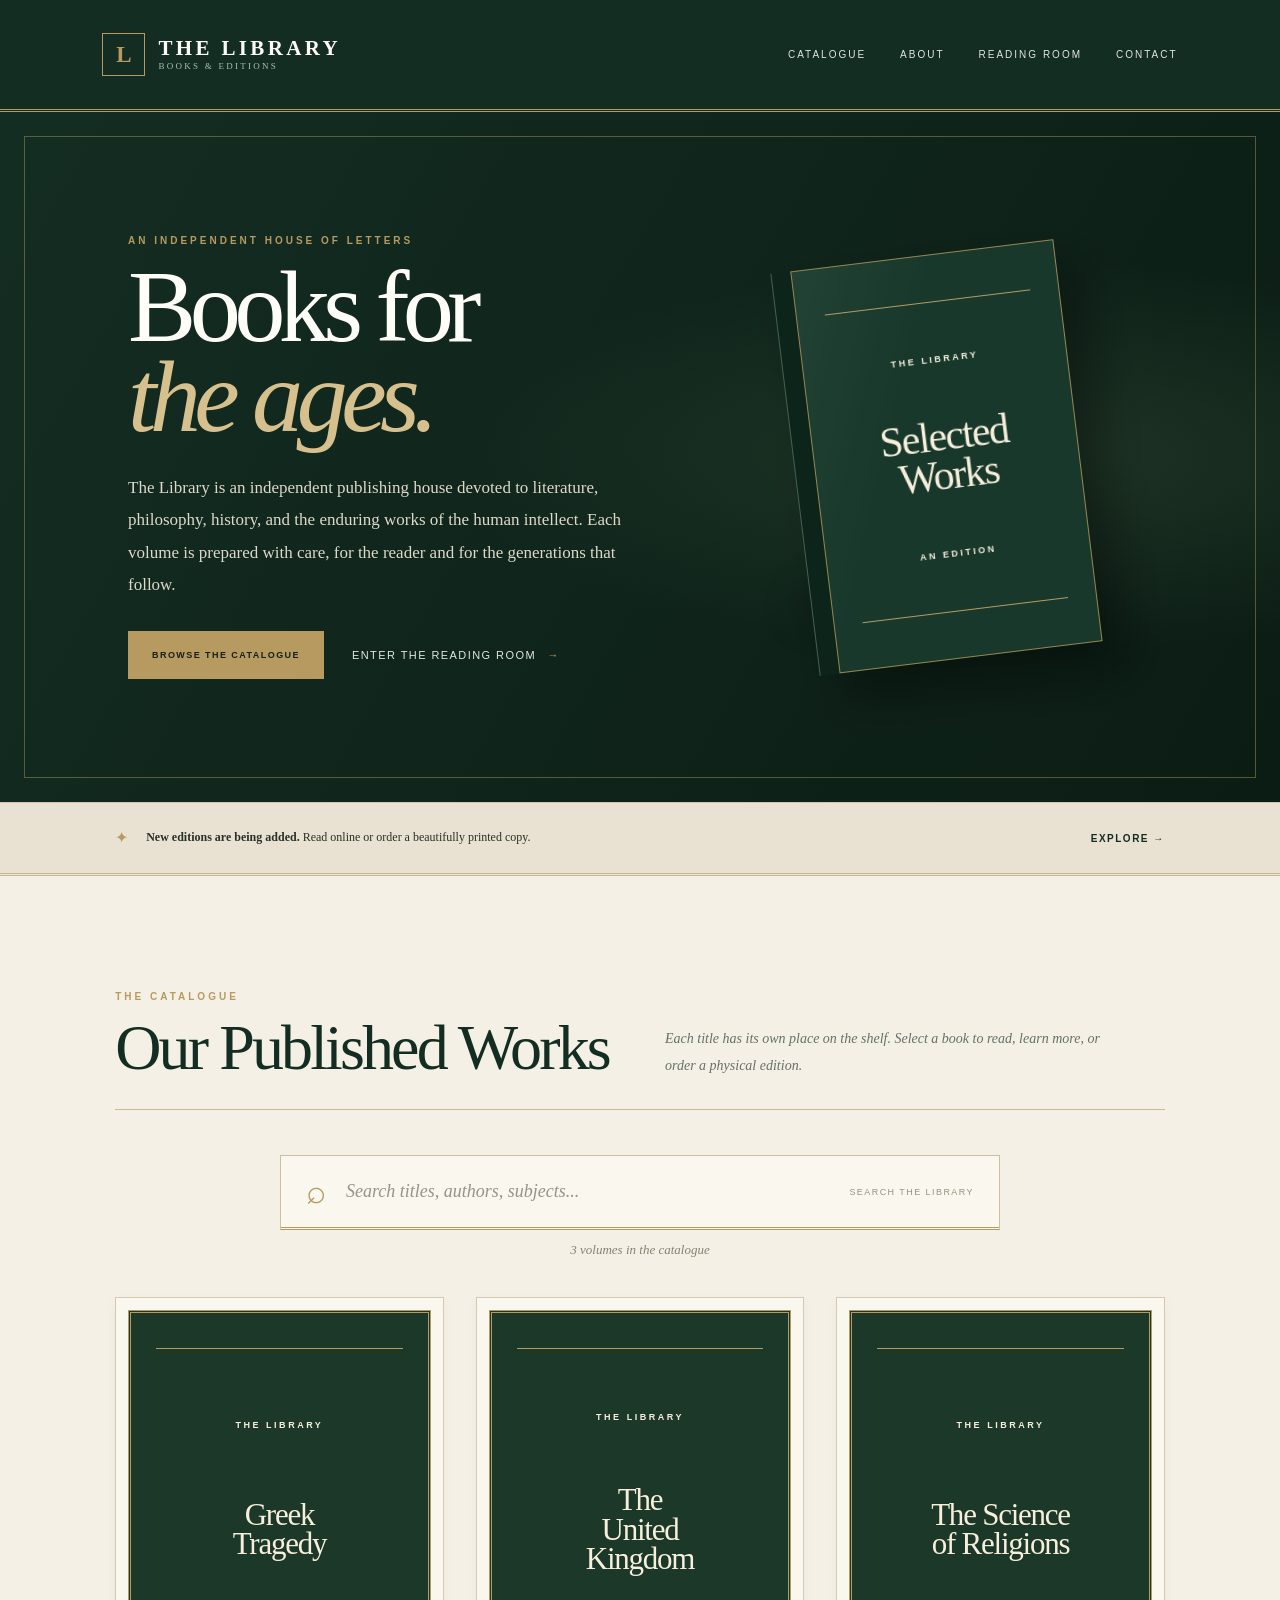
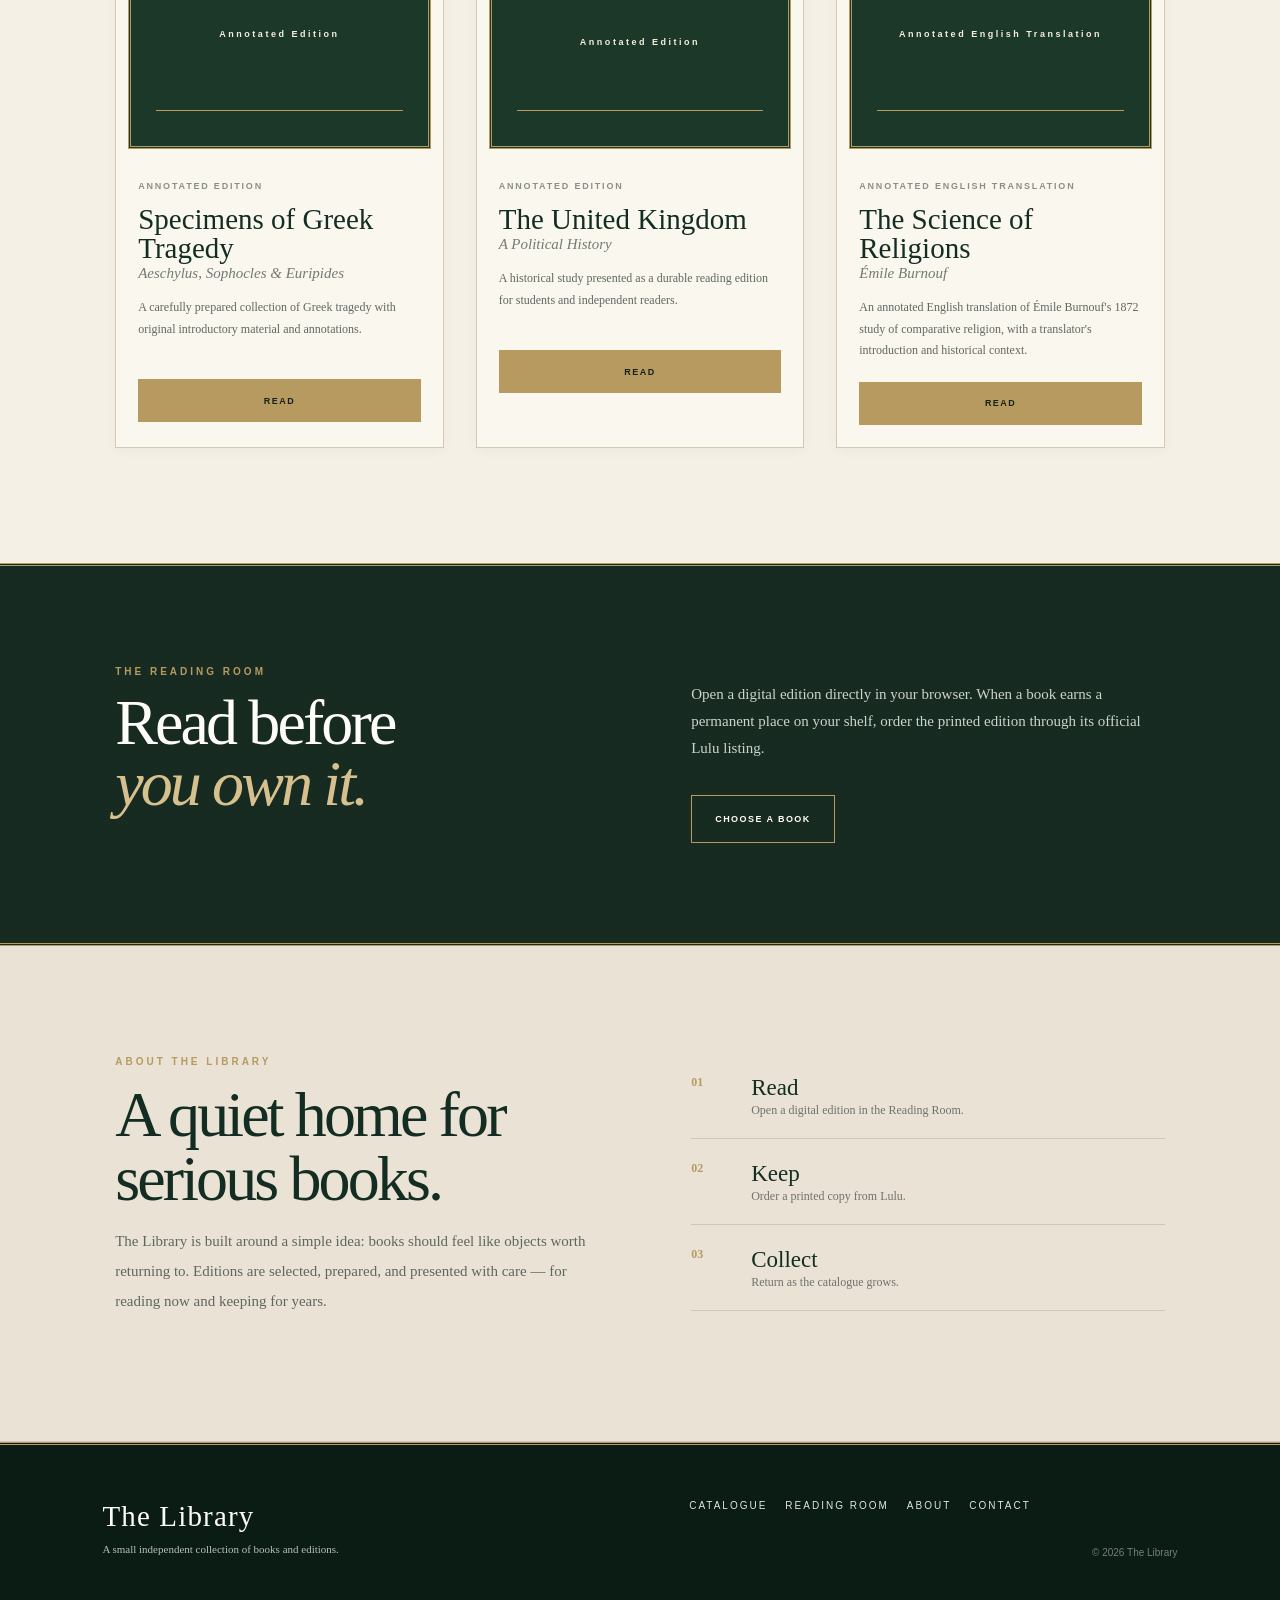
==== commit 6e9574c2: "Update index.html" ====
--- a/index.html
+++ b/index.html
@@ -173,7 +173,7 @@
     </div>
   </footer>
 
-  <script src="app.js"></script>
+  <script src="app.js?v=3"></script>
 </body>
 </html>
 
--- a/styles.css
+++ b/styles.css
@@ -1,30 +1,54 @@
+
+/* =========================================
+   THE LIBRARY — COMPLETE STYLESHEET
+   ========================================= */
+
 :root {
-  --forest: #102b21;
-  --forest-2: #183d2e;
-  --forest-3: #244b3a;
-  --ink: #101310;
-  --cream: #f4efe3;
-  --paper: #fbf8f0;
+  --forest: #142d22;
+  --forest-2: #1b3b2c;
+  --forest-3: #294b38;
+  --ink: #211f19;
+  --cream: #eae2d2;
+  --paper: #f5f0e5;
   --muted: #a9b4aa;
-  --gold: #c8a45d;
-  --gold-soft: #e0c98e;
-  --line: rgba(200, 164, 93, .32);
+  --gold: #b69a60;
+  --gold-soft: #d6c18e;
+  --line: rgba(182,154,96,.32);
   --white: #fffdf8;
   --serif: Georgia, "Times New Roman", serif;
-  --sans: -apple-system, BlinkMacSystemFont, "Segoe UI", Helvetica, Arial, sans-serif;
-}
-
-* { box-sizing: border-box; }
-html { scroll-behavior: smooth; }
+  --sans: Arial, Helvetica, sans-serif;
+}
+
+* {
+  box-sizing: border-box;
+}
+
+html {
+  scroll-behavior: smooth;
+}
+
 body {
   margin: 0;
   background: var(--paper);
   color: var(--ink);
-  font-family: var(--sans);
+  font-family: var(--serif);
   line-height: 1.65;
 }
-a { color: inherit; text-decoration: none; }
-button { font: inherit; }
+
+a {
+  color: inherit;
+  text-decoration: none;
+}
+
+button {
+  font: inherit;
+}
+
+
+/* =========================================
+   ORNAMENT
+   ========================================= */
+
 .ornament {
   position: absolute;
   left: 50%;
@@ -34,7 +58,15 @@
   letter-spacing: .8em;
   z-index: 2;
 }
-.ornament-top { top: 18px; }
+
+.ornament-top {
+  top: 18px;
+}
+
+
+/* =========================================
+   HEADER
+   ========================================= */
 
 .site-header {
   position: relative;
@@ -43,88 +75,146 @@
   align-items: center;
   justify-content: space-between;
   gap: 30px;
-  min-height: 92px;
-  padding: 25px 6vw;
+  min-height: 112px;
+  padding: 25px 8vw;
   background: var(--forest);
   color: var(--white);
-  border-bottom: 1px solid rgba(200,164,93,.18);
-}
-.brand { display: flex; align-items: center; gap: 13px; }
+  border-bottom: 3px double var(--gold);
+}
+
+.brand {
+  display: flex;
+  align-items: center;
+  gap: 13px;
+}
+
 .brand-mark {
-  display: grid; place-items: center;
-  width: 38px; height: 38px;
+  display: grid;
+  place-items: center;
+  width: 43px;
+  height: 43px;
   border: 1px solid var(--gold);
   color: var(--gold);
-  font: 700 20px var(--serif);
-}
+  font: 700 23px var(--serif);
+}
+
 .brand strong {
   display: block;
-  font: 600 18px var(--serif);
-  letter-spacing: .08em;
+  font: 600 21px var(--serif);
+  letter-spacing: .16em;
   text-transform: uppercase;
 }
+
 .brand small {
   display: block;
   margin-top: -2px;
   color: #aebdb2;
-  font-size: 10px;
+  font-size: 9px;
+  letter-spacing: .25em;
+  text-transform: uppercase;
+}
+
+.nav {
+  display: flex;
+  gap: 34px;
+}
+
+.nav a,
+.footer-links a {
+  color: #dfe6df;
+  font: 10px var(--sans);
   letter-spacing: .2em;
   text-transform: uppercase;
-}
-.nav { display: flex; gap: 30px; }
-.nav a, .footer-links a {
-  color: #dfe6df;
-  font-size: 11px;
-  letter-spacing: .15em;
-  text-transform: uppercase;
   transition: color .2s ease;
 }
-.nav a:hover, .footer-links a:hover { color: var(--gold-soft); }
-.menu-button { display: none; border: 0; background: transparent; color: var(--white); font-size: 24px; }
+
+.nav a:hover,
+.footer-links a:hover {
+  color: var(--gold-soft);
+}
+
+.menu-button {
+  display: none;
+  border: 0;
+  background: transparent;
+  color: var(--white);
+  font-size: 24px;
+  cursor: pointer;
+}
+
+
+/* =========================================
+   HERO
+   ========================================= */
 
 .hero {
-  min-height: 650px;
+  min-height: 690px;
   display: grid;
   grid-template-columns: minmax(0, 1.1fr) minmax(320px, .9fr);
   align-items: center;
   gap: 5vw;
-  padding: 85px 9vw 100px;
+  padding: 100px 10vw;
   color: var(--white);
   background:
-    radial-gradient(circle at 75% 50%, rgba(45, 94, 70, .6), transparent 36%),
-    linear-gradient(135deg, var(--forest), #0c2119 70%);
+    radial-gradient(ellipse at 80% 50%, rgba(65,91,64,.35), transparent 40%),
+    linear-gradient(120deg, #142d22, #0b1c14);
   position: relative;
   overflow: hidden;
 }
+
 .hero::before {
   content: "";
   position: absolute;
-  inset: 30px;
-  border: 1px solid rgba(200,164,93,.16);
+  inset: 24px;
+  border: 1px solid rgba(182,154,96,.45);
   pointer-events: none;
 }
-.hero-copy { position: relative; z-index: 2; max-width: 680px; }
+
+.hero-copy {
+  position: relative;
+  z-index: 2;
+  max-width: 680px;
+}
+
 .eyebrow {
   margin: 0 0 16px;
   color: var(--gold);
-  font-size: 10px;
-  font-weight: 700;
-  letter-spacing: .25em;
+  font: 700 10px var(--sans);
+  letter-spacing: .3em;
   text-transform: uppercase;
 }
+
 .hero h1 {
   margin: 0;
-  font: 500 clamp(58px, 8vw, 112px)/.87 var(--serif);
-  letter-spacing: -.055em;
-}
-.hero h1 em, h2 em { font-style: italic; color: var(--gold-soft); }
+  font: 500 clamp(64px,8vw,116px)/.88 var(--serif);
+  letter-spacing: -.065em;
+}
+
+.hero h1 em,
+h2 em {
+  font-style: italic;
+  color: var(--gold-soft);
+}
+
 .hero-text {
-  max-width: 570px;
+  max-width: 500px;
   margin: 30px 0;
-  color: #c9d2cb;
-  font-size: 16px;
-}
-.hero-actions { display: flex; flex-wrap: wrap; align-items: center; gap: 28px; }
+  color: #ded9ca;
+  font: 17px/1.9 var(--serif);
+}
+
+.hero-actions {
+  display: flex;
+  flex-wrap: wrap;
+  align-items: center;
+  gap: 28px;
+}
+
+
+/* =========================================
+   BUTTONS
+   ========================================= */
+
 .button {
   display: inline-flex;
   align-items: center;
@@ -132,570 +222,565 @@
   min-height: 48px;
   padding: 0 23px;
   border: 1px solid var(--gold);
-  font-size: 10px;
-  font-weight: 700;
-  letter-spacing: .18em;
+  font: 700 9px var(--sans);
+  letter-spacing: .16em;
   text-transform: uppercase;
   transition: transform .2s, background .2s, color .2s;
 }
-.button:hover { transform: translateY(-2px); }
-.button-gold { background: var(--gold); color: #182118; }
-.button-gold:hover { background: var(--gold-soft); }
-.button-outline { color: var(--forest); border-color: var(--forest); background: transparent; }
-.button-outline:hover { background: var(--forest); color: var(--white); }
-.hero .button-outline { color: var(--white); border-color: rgba(255,255,255,.45); }
-.hero .button-outline:hover { background: var(--white); color: var(--forest); }
-.text-link { color: #e1e6e1; font-size: 11px; letter-spacing: .13em; text-transform: uppercase; }
-.text-link span { color: var(--gold); padding-left: 7px; }
-
-.hero-book { position: relative; min-height: 430px; display: grid; place-items: center; }
+
+.button:hover {
+  transform: translateY(-2px);
+}
+
+.button-gold {
+  background: var(--gold);
+  color: #182118;
+  border-color: var(--gold);
+}
+
+.button-gold:hover {
+  background: var(--gold-soft);
+}
+
+.button-outline {
+  color: var(--forest);
+  border-color: var(--forest);
+  background: transparent;
+}
+
+.button-outline:hover {
+  background: var(--forest);
+  color: var(--white);
+}
+
+.text-link {
+  color: #e1e6e1;
+  font: 11px var(--sans);
+  letter-spacing: .13em;
+  text-transform: uppercase;
+}
+
+.text-link span {
+  color: var(--gold);
+  padding-left: 7px;
+}
+
+
+/* =========================================
+   HERO BOOK
+   ========================================= */
+
+.hero-book {
+  position: relative;
+  min-height: 430px;
+  display: grid;
+  place-items: center;
+}
+
 .book-shadow {
-  position: absolute; width: 270px; height: 32px; bottom: 50px;
-  border-radius: 50%; background: rgba(0,0,0,.45); filter: blur(20px);
-}
+  position: absolute;
+  width: 270px;
+  height: 32px;
+  bottom: 50px;
+  border-radius: 50%;
+  background: rgba(0,0,0,.45);
+  filter: blur(20px);
+}
+
 .book {
-  width: 285px; height: 405px; position: relative;
+  width: 285px;
+  height: 405px;
+  position: relative;
   transform: rotate(-7deg);
   filter: drop-shadow(22px 28px 24px rgba(0,0,0,.35));
 }
+
 .book-cover {
-  position: absolute; inset: 0 0 0 20px;
-  display: flex; flex-direction: column; align-items: center; justify-content: space-between;
+  position: absolute;
+  inset: 0 0 0 20px;
+  display: flex;
+  flex-direction: column;
+  align-items: center;
+  justify-content: space-between;
   padding: 46px 28px;
   text-align: center;
   color: #f7efdc;
   background:
     linear-gradient(110deg, rgba(255,255,255,.05), transparent 35%),
     #17382b;
-  border: 1px solid rgba(200,164,93,.8);
-}
+  border: 1px solid rgba(182,154,96,.8);
+}
+
 .book-spine {
-  position: absolute; left: 0; top: 0; bottom: 0; width: 22px;
+  position: absolute;
+  left: 0;
+  top: 0;
+  bottom: 0;
+  width: 22px;
   background: #0c241a;
   border-left: 1px solid #45604e;
-  border-right: 1px solid rgba(200,164,93,.45);
-}
-.cover-rule { width: 100%; border-top: 1px solid var(--gold); }
-.cover-small { font: 600 9px var(--sans); letter-spacing: .28em; }
-.cover-title { font: 500 42px/.95 var(--serif); letter-spacing: -.04em; }
+  border-right: 1px solid rgba(182,154,96,.45);
+}
+
+.cover-rule {
+  width: 100%;
+  border-top: 1px solid var(--gold);
+}
+
+.cover-small {
+  font: 600 9px var(--sans);
+  letter-spacing: .28em;
+}
+
+.cover-title {
+  font: 500 42px/.95 var(--serif);
+  letter-spacing: -.04em;
+}
+
+
+/* =========================================
+   NOTICE
+   ========================================= */
 
 .notice {
-  display: flex; align-items: center; gap: 18px;
-  padding: 18px 8vw;
-  background: #ebe3d1;
-  border-bottom: 1px solid #d7ccb6;
+  display: flex;
+  align-items: center;
+  gap: 18px;
+  padding: 22px 9vw;
+  background: #e9e1d1;
+  border-top: 1px solid #d3c5aa;
+  border-bottom: 3px double #c9b995;
   color: #273129;
 }
-.notice-icon { color: var(--gold); }
-.notice p { margin: 0; flex: 1; font-size: 12px; }
+
+.notice-icon {
+  color: var(--gold);
+}
+
+.notice p {
+  margin: 0;
+  flex: 1;
+  font-size: 12px;
+}
+
 .notice a {
-  font-size: 10px; font-weight: 700; letter-spacing: .15em;
-  text-transform: uppercase; color: var(--forest);
-}
-
-.section { padding: 105px 8vw; }
+  font: 700 10px var(--sans);
+  letter-spacing: .15em;
+  text-transform: uppercase;
+  color: var(--forest);
+}
+
+
+/* =========================================
+   CATALOGUE
+   ========================================= */
+
+.section {
+  padding: 115px 9vw;
+}
+
 .section-heading {
-  display: grid; grid-template-columns: 1fr 1fr; gap: 50px;
-  align-items: end; margin-bottom: 55px;
-}
-h2 { margin: 0; font: 500 clamp(40px, 5vw, 67px)/.95 var(--serif); letter-spacing: -.045em; color: var(--forest); }
-.section-intro { max-width: 450px; margin: 0; color: #667069; font-size: 14px; }
-
-.book-grid { display: grid; grid-template-columns: repeat(3, 1fr); gap: 28px; }
+  display: grid;
+  grid-template-columns: 1fr 1fr;
+  gap: 50px;
+  align-items: end;
+  margin-bottom: 40px;
+  padding-bottom: 30px;
+  border-bottom: 1px solid #c9b995;
+}
+
+h2 {
+  margin: 0;
+  font: 500 clamp(45px,5vw,68px)/.95 var(--serif);
+  letter-spacing: -.045em;
+  color: var(--forest);
+}
+
+.section-intro {
+  max-width: 450px;
+  margin: 0;
+  color: #667069;
+  font: italic 14px/1.9 var(--serif);
+}
+
+
+/* =========================================
+   CATALOGUE SEARCH ENGINE
+   ========================================= */
+
+.catalogue-search {
+  position: relative;
+  display: flex;
+  align-items: center;
+  max-width: 720px;
+  min-height: 75px;
+  margin: 45px auto 12px;
+  padding: 0 25px;
+  background: #faf7ef;
+  border: 1px solid #cdbf9f;
+  border-bottom: 3px double var(--gold);
+  transition: border-color .2s, box-shadow .2s;
+}
+
+.catalogue-search:focus-within {
+  border-color: var(--gold);
+  box-shadow: 0 5px 22px rgba(35,30,18,.08);
+}
+
+.search-icon {
+  color: var(--gold);
+  font-size: 34px;
+  margin-right: 18px;
+}
+
+.catalogue-search input {
+  width: 100%;
+  min-width: 0;
+  height: 70px;
+  border: 0;
+  outline: 0;
+  background: transparent;
+  color: var(--forest);
+  font: italic 18px var(--serif);
+}
+
+.catalogue-search input::placeholder {
+  color: #999386;
+  opacity: 1;
+}
+
+.catalogue-search input::-webkit-search-cancel-button {
+  cursor: pointer;
+}
+
+.search-label {
+  white-space: nowrap;
+  color: #9b927f;
+  font: 9px var(--sans);
+  letter-spacing: .16em;
+}
+
+.search-results {
+  min-height: 20px;
+  margin: 12px auto 35px;
+  text-align: center;
+  color: #888174;
+  font: italic 13px var(--serif);
+}
+
+
+/* =========================================
+   BOOK GRID
+   ========================================= */
+
+.book-grid {
+  display: grid;
+  grid-template-columns: repeat(3,1fr);
+  gap: 32px;
+}
+
 .book-card {
   min-width: 0;
-  background: var(--white);
-  border: 1px solid #ddd6c8;
-  padding: 14px;
+  padding: 12px;
+  background: #faf7ef;
+  border: 1px solid #d4c9b5;
+  box-shadow: 0 3px 12px rgba(35,30,18,.035);
   transition: transform .25s, box-shadow .25s;
 }
-.book-card:hover { transform: translateY(-6px); box-shadow: 0 18px 45px rgba(18, 40, 28, .12); }
+
+.book-card:hover {
+  transform: translateY(-4px);
+  box-shadow: 0 15px 35px rgba(35,30,18,.12);
+}
+
 .card-cover {
   aspect-ratio: .69;
-  display: flex; flex-direction: column; align-items: center; justify-content: space-between;
+  display: flex;
+  flex-direction: column;
+  align-items: center;
+  justify-content: space-between;
   padding: 35px 25px;
   text-align: center;
   color: #f7efdc;
-  background: var(--forest-2);
-  border: 1px solid rgba(200,164,93,.7);
-}
-.card-cover .cover-title { font-size: 31px; }
-.card-body { padding: 22px 10px 10px; }
-.card-type { color: #8b8f89; font-size: 9px; font-weight: 700; letter-spacing: .2em; text-transform: uppercase; }
-.card-title { margin: 8px 0 2px; color: var(--forest); font: 500 30px/1 var(--serif); }
-.card-author { color: #747a74; font: italic 15px var(--serif); }
-.card-description { min-height: 62px; margin: 15px 0 20px; color: #606861; font-size: 12px; }
-.card-actions { display: flex; gap: 8px; }
-.card-actions .button { flex: 1; min-height: 43px; padding: 0 9px; font-size: 9px; }
+  background: #1b3829;
+  border: 3px double var(--gold);
+}
+
+.card-cover .cover-title {
+  font-size: 31px;
+}
+
+.card-body {
+  padding: 22px 10px 10px;
+}
+
+.card-type {
+  color: #8b8f89;
+  font: 700 9px var(--sans);
+  letter-spacing: .2em;
+  text-transform: uppercase;
+}
+
+.card-title {
+  margin: 8px 0 2px;
+  color: var(--forest);
+  font: 500 29px/1 var(--serif);
+}
+
+.card-author {
+  color: #747a74;
+  font: italic 15px var(--serif);
+}
+
+.card-description {
+  min-height: 62px;
+  margin: 15px 0 20px;
+  color: #606861;
+  font: 12px/1.8 var(--serif);
+}
+
+.card-actions {
+  display: flex;
+  gap: 8px;
+}
+
+.card-actions .button {
+  flex: 1;
+  min-height: 43px;
+  padding: 0 9px;
+  font-size: 9px;
+}
+
+
+/* =========================================
+   EMPTY SEARCH RESULTS
+   ========================================= */
+
+.no-results {
+  grid-column: 1 / -1;
+  padding: 75px 25px;
+  text-align: center;
+  background: #faf7ef;
+  border: 1px solid #d4c9b5;
+}
+
+.no-results-icon {
+  color: var(--gold);
+  font-size: 30px;
+}
+
+.no-results h3 {
+  color: var(--forest);
+  font: 500 32px var(--serif);
+}
+
+.no-results p {
+  color: #77776e;
+  font: italic 14px/1.8 var(--serif);
+}
+
+
+/* =========================================
+   READING ROOM
+   ========================================= */
 
 .reading-room {
-  display: grid; grid-template-columns: 1fr 1fr; gap: 8vw;
+  display: grid;
+  grid-template-columns: 1fr 1fr;
+  gap: 8vw;
   padding: 100px 9vw;
   color: var(--white);
-  background:
-    linear-gradient(rgba(13,39,29,.94), rgba(13,39,29,.96)),
-    repeating-linear-gradient(90deg, transparent 0 60px, rgba(200,164,93,.04) 61px 62px);
-}
-.reading-room h2 { color: var(--white); }
-.reading-copy { align-self: center; max-width: 510px; color: #cbd4cd; font-size: 15px; }
-.reading-copy .button { margin-top: 18px; color: var(--white); border-color: var(--gold); }
-
-.about-section {
-  display: grid; grid-template-columns: 1fr 1fr; gap: 8vw;
-  padding: 110px 9vw;
-  background: #eee7d9;
-}
-.about-card { max-width: 590px; }
-.about-card p:not(.eyebrow) { color: #5f665f; font-size: 15px; }
-.about-detail { display: grid; gap: 22px; align-content: center; }
-.about-detail > div {
-  display: grid; grid-template-columns: 45px 1fr; column-gap: 15px;
-  padding-bottom: 20px; border-bottom: 1px solid #d1c7b5;
-}
-.about-detail span { color: var(--gold); font: 600 12px var(--serif); }
-.about-detail strong { color: var(--forest); font: 500 23px var(--serif); }
-.about-detail p { grid-column: 2; margin: 2px 0 0; color: #6d736d; font-size: 12px; }
-
-.footer {
-  display: grid; grid-template-columns: 1.5fr 1fr auto; gap: 35px;
-  padding: 55px 8vw; color: #b7c0b9; background: #091c14;
-  border-top: 1px solid rgba(200,164,93,.22);
-}
-.footer-brand { color: var(--white); font: 500 24px var(--serif); }
-.footer p { margin: 6px 0 0; font-size: 11px; }
-.footer-links { display: flex; flex-wrap: wrap; gap: 18px; align-content: start; }
-.copyright { align-self: end; color: #738179; font-size: 10px; white-space: nowrap; }
-
-.modal { display: none; position: fixed; inset: 0; z-index: 100; }
-.modal.open { display: grid; place-items: center; padding: 30px; }
-.modal-backdrop { position: absolute; inset: 0; background: rgba(4,14,9,.82); backdrop-filter: blur(4px); }
-.modal-panel {
-  position: relative; z-index: 2; width: min(900px, 100%);
-  display: grid; grid-template-columns: 300px 1fr; gap: 40px;
-  padding: 38px; background: var(--paper);
-  box-shadow: 0 30px 90px rgba(0,0,0,.35);
-}
-.modal-close {
-  position: absolute; top: 12px; right: 15px; z-index: 3;
-  width: 35px; height: 35px; border: 0; background: transparent;
-  color: var(--forest); font-size: 30px; cursor: pointer;
-}
-.modal-cover {
-  min-height: 410px; display: flex; align-items: stretch;
-}
-.modal-cover .card-cover { width: 100%; }
-.modal-content { align-self: center; }
-.modal-content h2 { font-size: 52px; }
-.modal-author { margin: 5px 0 20px; color: #777c76; font: italic 17px var(--serif); }
-.modal-content > p:not(.eyebrow):not(.modal-author):not(.small-note) { color: #5e655e; font-size: 14px; }
-.modal-actions { display: flex; flex-wrap: wrap; gap: 10px; margin-top: 28px; }
-.small-note { color: #929790; font-size: 10px; }
-
-@media (max-width: 900px) {
-  .nav { display: none; }
-  .menu-button { display: block; }
-  .nav.mobile-open {
-    display: flex; position: absolute; left: 0; right: 0; top: 92px;
-    padding: 20px 6vw; background: var(--forest); flex-direction: column;
-  }
-  .hero { grid-template-columns: 1fr; padding-top: 70px; }
-  .hero-book { min-height: 350px; }
-  .section-heading, .reading-room, .about-section { grid-template-columns: 1fr; }
-  .book-grid { grid-template-columns: repeat(2, 1fr); }
-  .footer { grid-template-columns: 1fr; }
-  .copyright { align-self: auto; }
-}
-@media (max-width: 620px) {
-  .site-header { padding: 20px 5vw; }
-  .hero { padding: 65px 6vw 80px; }
-  .hero::before { inset: 18px; }
-  .hero h1 { font-size: 62px; }
-  .hero-book { transform: scale(.82); margin: -20px 0; }
-  .notice { align-items: flex-start; flex-wrap: wrap; padding: 16px 6vw; }
-  .notice p { flex-basis: calc(100% - 40px); }
-  .notice a { margin-left: 38px; }
-  .section, .reading-room, .about-section { padding: 75px 6vw; }
-  .book-grid { grid-template-columns: 1fr; }
-  .section-heading { margin-bottom: 35px; }
-  .modal.open { padding: 12px; }
-  .modal-panel { grid-template-columns: 1fr; padding: 28px; max-height: 92vh; overflow: auto; }
-  .modal-cover { min-height: 310px; }
-  .modal-content h2 { font-size: 42px; }
-}
-
-
-/* Individual book page */
-.book-page {
-  min-height: 100vh;
-  background: var(--paper);
-}
-
-.book-choice {
-  min-height: calc(100vh - 180px);
-  padding: 70px 9vw 105px;
-}
-
-.back-link {
-  display: inline-block;
-  margin-bottom: 55px;
-  color: #687068;
-  font-size: 10px;
-  font-weight: 700;
-  letter-spacing: .16em;
-  text-transform: uppercase;
-}
-.back-link:hover { color: var(--forest); }
-
-.book-choice-grid {
-  max-width: 1100px;
-  margin: 0 auto;
-  display: grid;
-  grid-template-columns: minmax(280px, 390px) minmax(0, 1fr);
-  gap: 8vw;
-  align-items: center;
-}
-
-.large-book-cover {
-  max-width: 380px;
-  margin: 0 auto;
-  width: 100%;
-}
-.large-book-cover .card-cover {
-  aspect-ratio: .69;
-  padding: 50px 35px;
-  box-shadow: 18px 25px 50px rgba(18, 40, 28, .17);
-}
-.large-book-cover .cover-title {
-  font-size: clamp(38px, 5vw, 58px);
-}
-
-.book-choice-content h1 {
-  margin: 0;
-  color: var(--forest);
-  font: 500 clamp(46px, 6vw, 78px)/.92 var(--serif);
-  letter-spacing: -.05em;
-}
-.book-choice-author {
-  margin: 10px 0 25px;
-  color: #777d76;
-  font: italic 19px var(--serif);
-}
-.book-choice-description {
-  max-width: 560px;
-  color: #5f665f;
-  font-size: 15px;
-  line-height: 1.8;
-}
-
-.choice-box {
-  max-width: 620px;
-  margin-top: 35px;
-  padding: 25px;
-  background: #eee7d9;
-  border: 1px solid #d8cebc;
-}
-.choice-label {
-  margin: 0 0 13px;
-  color: #7a8079;
-  font-size: 9px;
-  font-weight: 700;
-  letter-spacing: .2em;
-  text-transform: uppercase;
-}
-.choice-option {
-  display: grid;
-  grid-template-columns: 42px 1fr 25px;
-  gap: 13px;
-  align-items: center;
-  padding: 19px 10px;
-  color: var(--forest);
-  border-top: 1px solid #d1c6b3;
-  transition: padding .2s, background .2s;
-}
-.choice-option:hover {
-  padding-left: 17px;
-  background: rgba(255,255,255,.38);
-}
-.choice-icon {
-  display: grid;
-  place-items: center;
-  width: 35px;
-  height: 35px;
-  border: 1px solid var(--gold);
-  color: var(--gold);
-  font-size: 16px;
-}
-.choice-option strong {
-  display: block;
-  font: 600 19px var(--serif);
-}
-.choice-option small {
-  display: block;
-  margin-top: 2px;
-  color: #777d76;
-  font-size: 10px;
-}
-.choice-arrow {
-  color: var(--gold);
-  font-size: 18px;
-}
-.book-note {
-  margin-top: 20px;
-  color: #929790;
-  font-size: 10px;
-  font-style: italic;
-}
-
-.book-not-found {
-  max-width: 800px;
-  min-height: 600px;
-  margin: auto;
-  padding: 130px 8vw;
-}
-.book-not-found h1 {
-  margin: 0;
-  color: var(--forest);
-  font: 500 64px/.95 var(--serif);
-}
-.book-not-found p:not(.eyebrow) {
-  color: #6a716a;
-  margin-bottom: 30px;
-}
-
-@media (max-width: 800px) {
-  .book-choice { padding: 50px 6vw 80px; }
-  .book-choice-grid {
-    grid-template-columns: 1fr;
-    gap: 50px;
-  }
-  .large-book-cover { max-width: 300px; }
-  .book-choice-content h1 { font-size: 54px; }
-}
-
-/* =========================================
-   THE LIBRARY — ENGLISH PUBLISHING HOUSE
-   ========================================= */
-
-:root {
-  --forest: #142d22;
-  --forest-2: #1b3b2c;
-  --forest-3: #294b38;
-  --gold: #b69a60;
-  --gold-soft: #d6c18e;
-  --paper: #f5f0e5;
-  --cream: #eae2d2;
-  --ink: #211f19;
-}
-
-/* Traditional editorial appearance */
-body {
-  background: var(--paper);
-  color: var(--ink);
-  font-family: Georgia, "Times New Roman", serif;
-}
-
-/* Publisher's masthead */
-.site-header {
-  min-height: 112px;
-  padding: 25px 8vw;
-  background: var(--forest);
-  border-bottom: 3px double var(--gold);
-}
-
-.brand-mark {
-  width: 43px;
-  height: 43px;
-  border: 1px solid var(--gold);
-  font-family: Georgia, serif;
-  font-size: 23px;
-}
-
-.brand strong {
-  font-size: 21px;
-  letter-spacing: .16em;
-}
-
-.brand small {
-  letter-spacing: .25em;
-  font-size: 9px;
-}
-
-.nav {
-  gap: 34px;
-}
-
-.nav a {
-  font-family: Arial, sans-serif;
-  font-size: 10px;
-  letter-spacing: .2em;
-}
-
-/* Grand opening panel */
-.hero {
-  min-height: 690px;
-  padding: 100px 10vw;
-  background:
-    radial-gradient(ellipse at 80% 50%, rgba(65, 91, 64, .35), transparent 40%),
-    linear-gradient(120deg, #142d22, #0b1c14);
-}
-
-.hero::before {
-  inset: 24px;
-  border: 1px solid rgba(182, 154, 96, .45);
-}
-
-.hero h1 {
-  font-size: clamp(64px, 8vw, 116px);
-  letter-spacing: -.065em;
-  line-height: .88;
-}
-
-.hero .eyebrow {
-  letter-spacing: .3em;
-}
-
-.hero-text {
-  max-width: 500px;
-  font-family: Georgia, serif;
-  font-size: 17px;
-  line-height: 1.9;
-  color: #ded9ca;
-}
-
-.button {
-  font-family: Arial, sans-serif;
-  letter-spacing: .16em;
-  font-size: 9px;
-}
-
-.button-gold {
-  background: var(--gold);
-  border-color: var(--gold);
-}
-
-/* Old printed-paper announcement */
-.notice {
-  background: #e9e1d1;
-  border-top: 1px solid #d3c5aa;
-  border-bottom: 3px double #c9b995;
-  padding: 22px 9vw;
-}
-
-/* Catalogue */
-.section {
-  padding: 115px 9vw;
-}
-
-.section-heading {
-  padding-bottom: 30px;
-  border-bottom: 1px solid #c9b995;
-}
-
-.section-heading h2 {
-  font-size: clamp(45px, 5vw, 68px);
-}
-
-.section-intro {
-  font-family: Georgia, serif;
-  font-style: italic;
-  line-height: 1.9;
-}
-
-.book-grid {
-  gap: 32px;
-}
-
-.book-card {
-  padding: 12px;
-  background: #faf7ef;
-  border: 1px solid #d4c9b5;
-  box-shadow: 0 3px 12px rgba(35, 30, 18, .035);
-}
-
-.book-card:hover {
-  transform: translateY(-4px);
-  box-shadow: 0 15px 35px rgba(35, 30, 18, .12);
-}
-
-.card-cover {
-  background: #1b3829;
-  border: 3px double var(--gold);
-}
-
-.card-title {
-  font-size: 29px;
-}
-
-.card-author {
-  font-family: Georgia, serif;
-}
-
-.card-description {
-  font-family: Georgia, serif;
-  line-height: 1.8;
-}
-
-/* Reading room */
-.reading-room {
   border-top: 3px double var(--gold);
   border-bottom: 3px double var(--gold);
   background:
-    linear-gradient(rgba(13, 35, 25, .96), rgba(13, 35, 25, .96)),
+    linear-gradient(rgba(13,35,25,.96),rgba(13,35,25,.96)),
     repeating-linear-gradient(
       90deg,
       transparent 0 60px,
-      rgba(200, 164, 93, .06) 61px 62px
+      rgba(200,164,93,.06) 61px 62px
     );
 }
 
 .reading-room h2 {
-  font-size: clamp(48px, 5vw, 72px);
-}
-
-/* About the publisher */
+  color: var(--white);
+  font-size: clamp(48px,5vw,72px);
+}
+
+.reading-copy {
+  align-self: center;
+  max-width: 510px;
+  color: #cbd4cd;
+  font: 15px/1.8 var(--serif);
+}
+
+.reading-copy .button {
+  margin-top: 18px;
+  color: var(--white);
+  border-color: var(--gold);
+}
+
+
+/* =========================================
+   ABOUT
+   ========================================= */
+
 .about-section {
+  display: grid;
+  grid-template-columns: 1fr 1fr;
+  gap: 8vw;
+  padding: 110px 9vw;
   background: #eae3d5;
   border-bottom: 1px solid #d2c5ae;
 }
 
+.about-card {
+  max-width: 590px;
+}
+
 .about-card h2 {
   line-height: 1;
 }
 
 .about-card p:not(.eyebrow) {
-  font-family: Georgia, serif;
-  line-height: 2;
-}
-
-/* Footer */
+  color: #5f665f;
+  font: 15px/2 var(--serif);
+}
+
+.about-detail {
+  display: grid;
+  gap: 22px;
+  align-content: center;
+}
+
+.about-detail > div {
+  display: grid;
+  grid-template-columns: 45px 1fr;
+  column-gap: 15px;
+  padding-bottom: 20px;
+  border-bottom: 1px solid #d1c7b5;
+}
+
+.about-detail span {
+  color: var(--gold);
+  font: 600 12px var(--serif);
+}
+
+.about-detail strong {
+  color: var(--forest);
+  font: 500 23px var(--serif);
+}
+
+.about-detail p {
+  grid-column: 2;
+  margin: 2px 0 0;
+  color: #6d736d;
+  font: 12px var(--serif);
+}
+
+
+/* =========================================
+   FOOTER
+   ========================================= */
+
 .footer {
+  display: grid;
+  grid-template-columns: 1.5fr 1fr auto;
+  gap: 35px;
+  padding: 55px 8vw;
+  color: #b7c0b9;
   background: #0b1c14;
   border-top: 3px double var(--gold);
 }
 
 .footer-brand {
-  font-size: 29px;
+  color: var(--white);
+  font: 500 29px var(--serif);
   letter-spacing: .04em;
 }
 
-/* Individual book pages */
-.book-choice {
-  background: var(--paper);
-}
-
-.choice-box {
-  background: #eae3d5;
-  border: 1px solid #cdbf9f;
-}
-
-.choice-option strong {
-  font-size: 21px;
-}
-
-/* Mobile refinement */
+.footer p {
+  margin: 6px 0 0;
+  font-size: 11px;
+}
+
+.footer-links {
+  display: flex;
+  flex-wrap: wrap;
+  gap: 18px;
+  align-content: start;
+}
+
+.copyright {
+  align-self: end;
+  color: #738179;
+  font: 10px var(--sans);
+  white-space: nowrap;
+}
+
+
+/* =========================================
+   MOBILE NAVIGATION
+   ========================================= */
+
+@media (max-width: 900px) {
+
+  .nav {
+    display: none;
+  }
+
+  .menu-button {
+    display: block;
+  }
+
+  .nav.mobile-open {
+    display: flex;
+    position: absolute;
+    left: 0;
+    right: 0;
+    top: 100%;
+    padding: 20px 6vw;
+    background: var(--forest);
+    flex-direction: column;
+  }
+
+  .hero {
+    grid-template-columns: 1fr;
+    padding-top: 70px;
+  }
+
+  .hero-book {
+    min-height: 350px;
+  }
+
+  .section-heading,
+  .reading-room,
+  .about-section {
+    grid-template-columns: 1fr;
+  }
+
+  .book-grid {
+    grid-template-columns: repeat(2,1fr);
+  }
+
+  .footer {
+    grid-template-columns: 1fr;
+  }
+
+  .copyright {
+    align-self: auto;
+  }
+}
+
+
+/* =========================================
+   MOBILE REFINEMENT
+   ========================================= */
+
 @media (max-width: 620px) {
+
   .site-header {
     min-height: 90px;
+    padding: 20px 5vw;
   }
 
   .hero {
@@ -703,7 +788,63 @@
     padding: 75px 7vw;
   }
 
-  .section {
+  .hero::before {
+    inset: 18px;
+  }
+
+  .hero h1 {
+    font-size: 62px;
+  }
+
+  .hero-book {
+    transform: scale(.82);
+    margin: -20px 0;
+  }
+
+  .notice {
+    align-items: flex-start;
+    flex-wrap: wrap;
+    padding: 16px 6vw;
+  }
+
+  .notice p {
+    flex-basis: calc(100% - 40px);
+  }
+
+  .notice a {
+    margin-left: 38px;
+  }
+
+  .section,
+  .reading-room,
+  .about-section {
     padding: 75px 7vw;
   }
-}
+
+  .book-grid {
+    grid-template-columns: 1fr;
+  }
+
+  .section-heading {
+    margin-bottom: 30px;
+  }
+
+  .catalogue-search {
+    margin-top: 30px;
+    padding: 0 15px;
+  }
+
+  .catalogue-search input {
+    font-size: 15px;
+  }
+
+  .search-label {
+    display: none;
+  }
+
+  .no-results {
+    padding: 50px 18px;
+  }
+
+}
+
